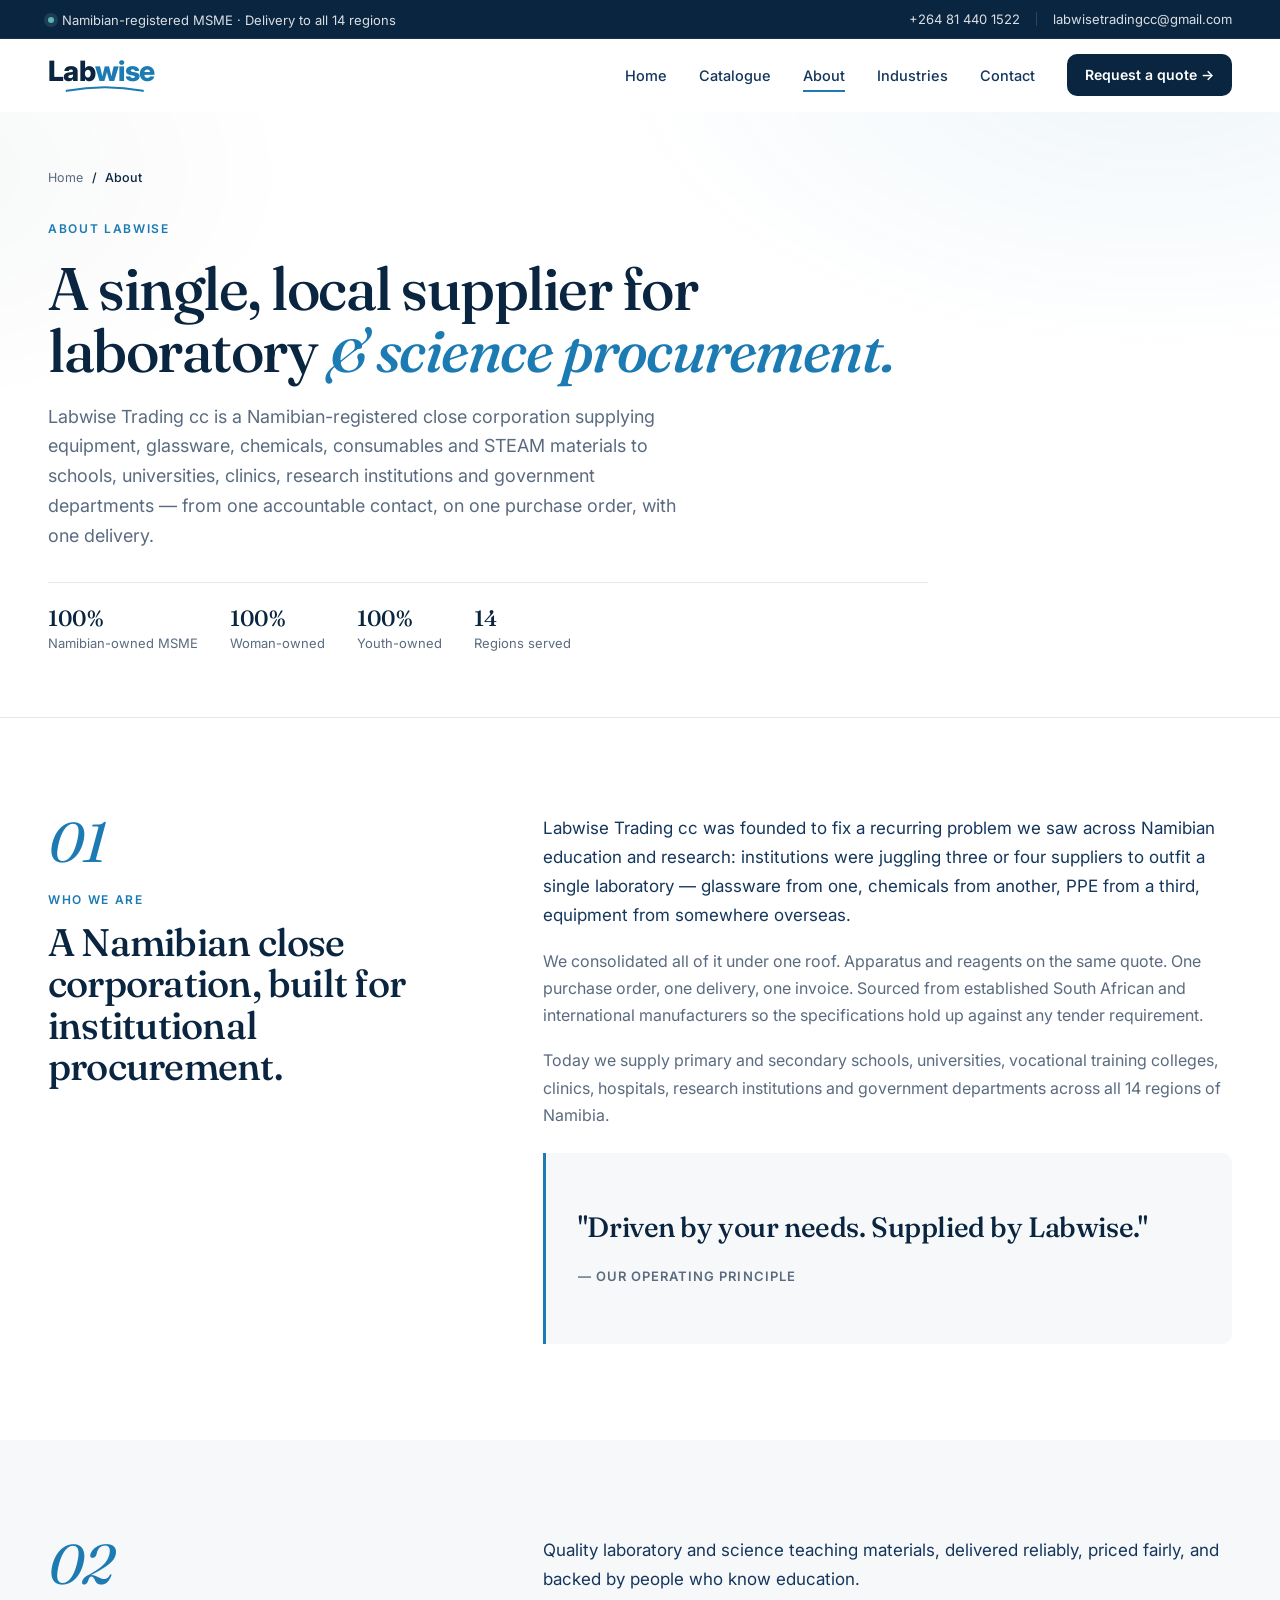
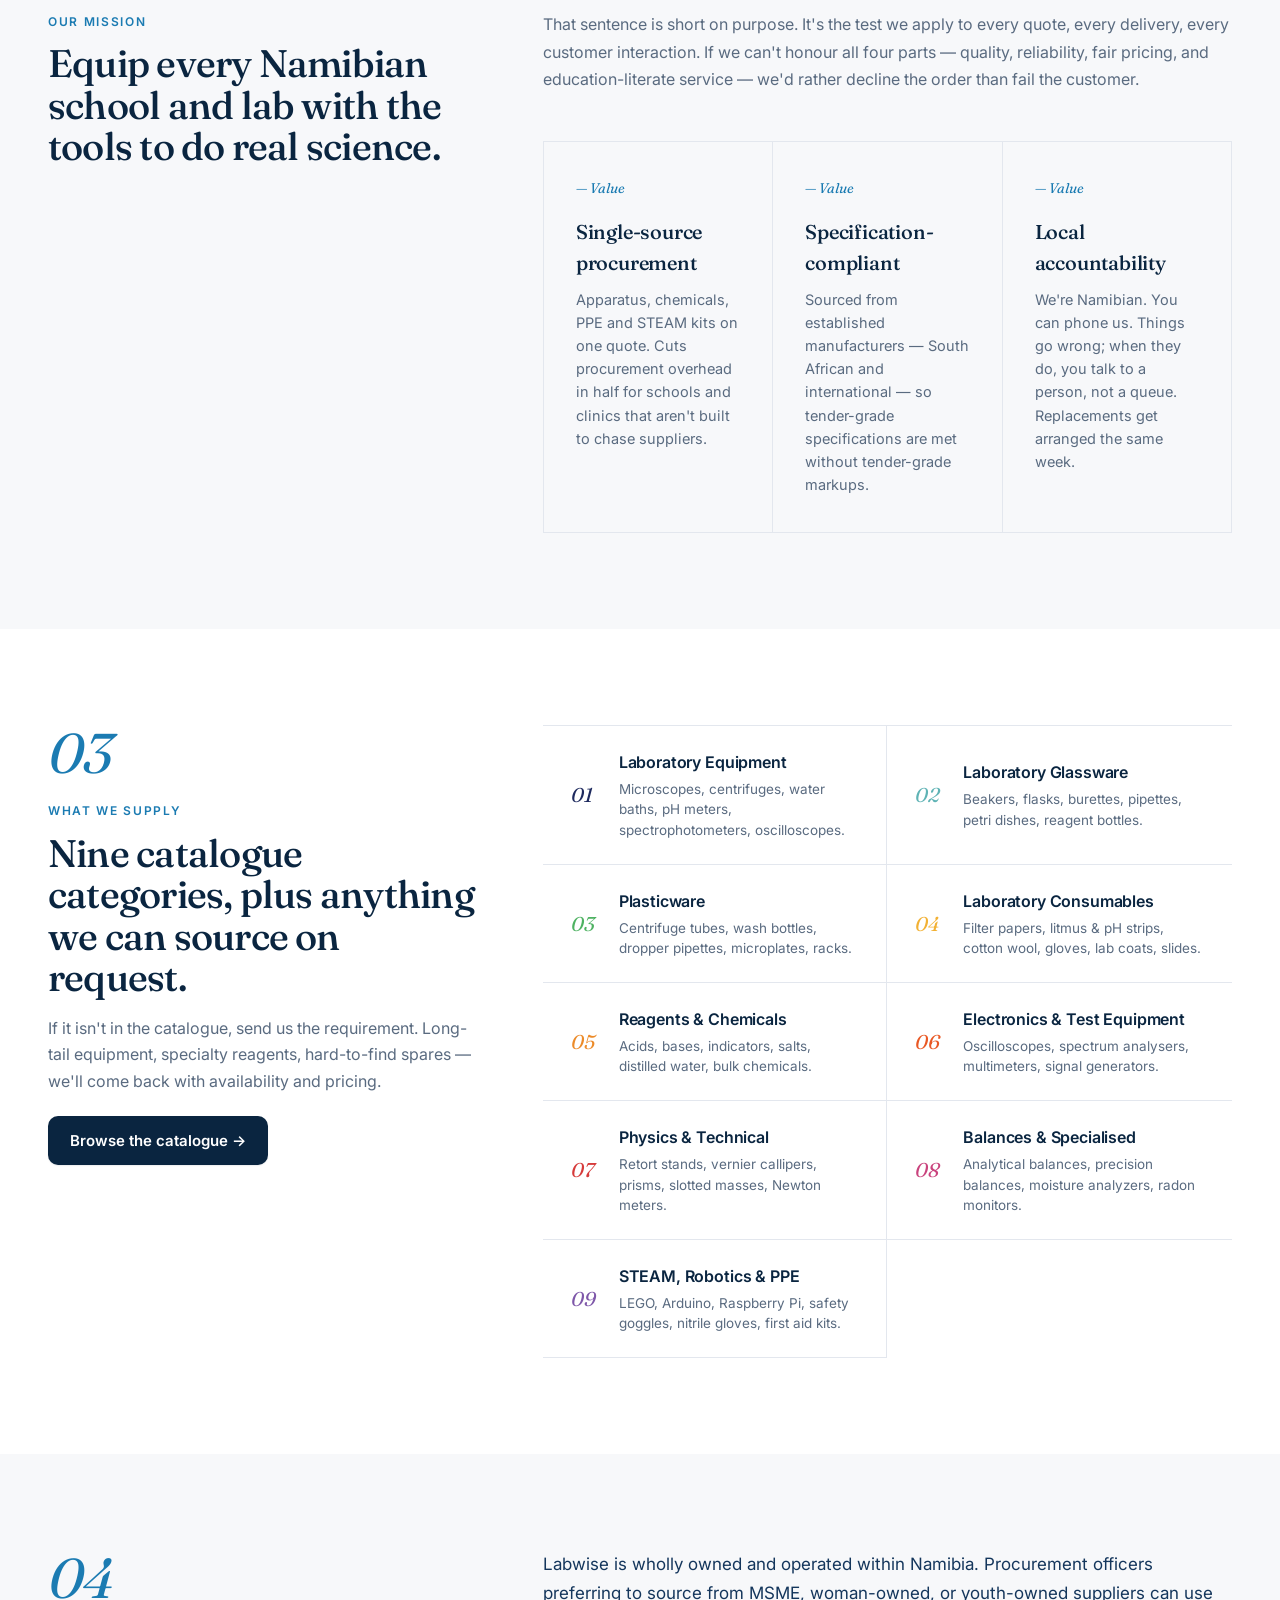
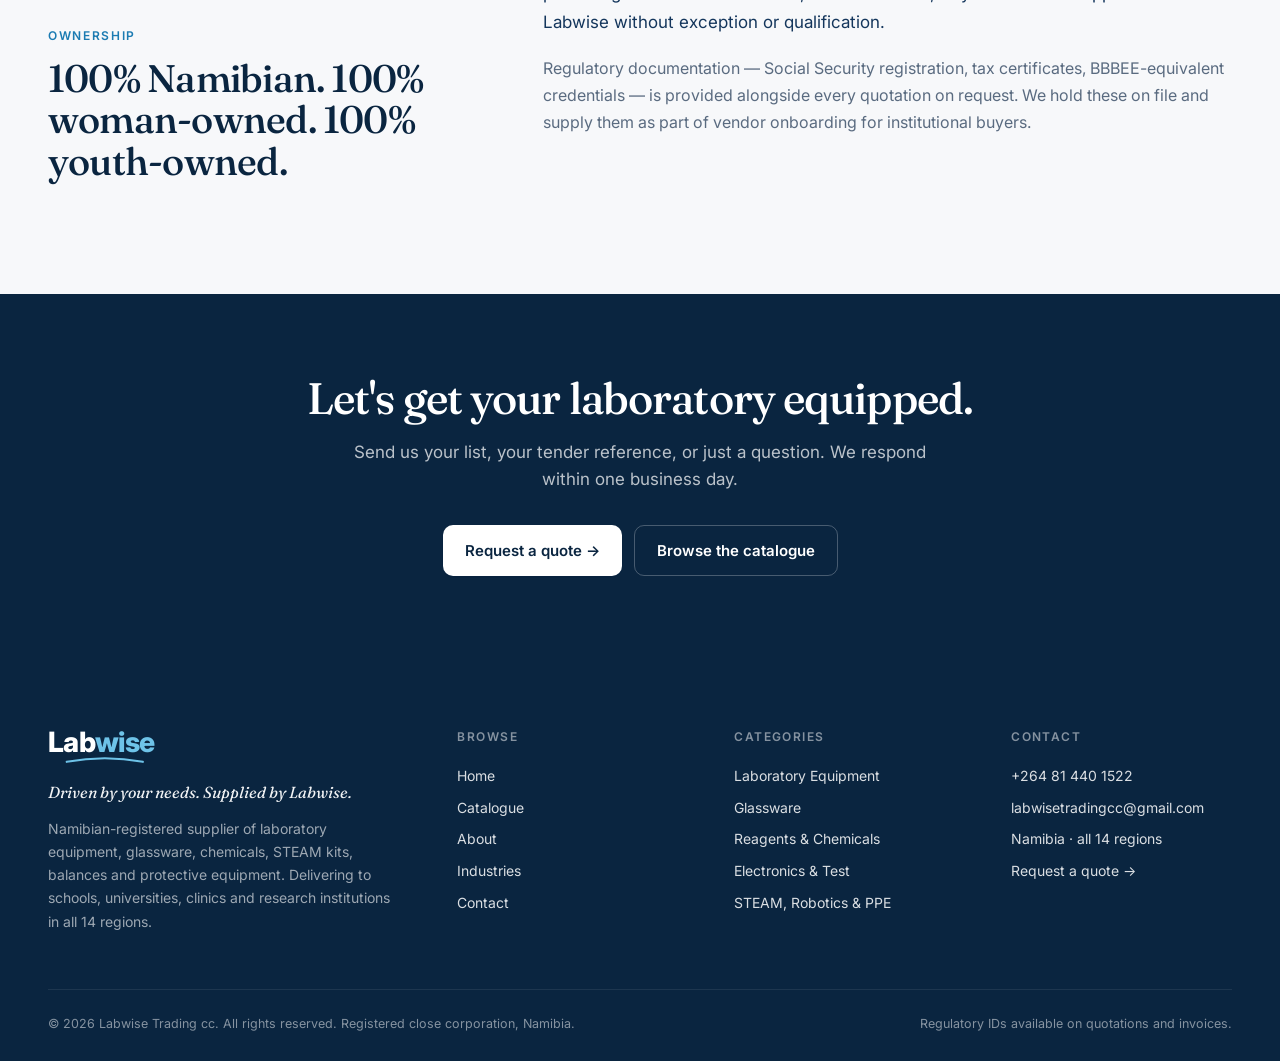
==== about.html @ ad45ee65 "Redesign site: multi-page architecture, editorial visual system, dynamic catalogue Site-wide - Refin" ====
<!DOCTYPE html>
<html lang="en">
<head>
    <meta charset="UTF-8">
    <meta name="viewport" content="width=device-width, initial-scale=1.0">
    <meta name="description" content="About Labwise Trading cc — a Namibian-registered, 100% woman- and youth-owned supplier of laboratory equipment, glassware, chemicals, STEAM kits and protective equipment to schools, universities, clinics and research institutions across all 14 regions.">
    <meta name="robots" content="index, follow">
    <meta name="theme-color" content="#0a2540">

    <meta property="og:type" content="website">
    <meta property="og:url" content="https://www.labwise-namibia.com/about.html">
    <meta property="og:title" content="About Labwise — Namibian Laboratory & Science Supplier">
    <meta property="og:description" content="Single-source supplier. Local presence. Delivery to all 14 regions. Driven by your needs.">

    <link rel="canonical" href="https://www.labwise-namibia.com/about.html">

    <title>About — Labwise Trading cc</title>
    <link rel="stylesheet" href="styles.css">
    <link rel="preconnect" href="https://fonts.googleapis.com">
    <link rel="preconnect" href="https://fonts.gstatic.com" crossorigin>
    <link href="https://fonts.googleapis.com/css2?family=Inter:wght@300;400;500;600;700;800&family=Fraunces:opsz,wght@9..144,400;9..144,500;9..144,600&display=swap" rel="stylesheet">
</head>
<body class="page-about">

    <!-- Utility bar -->
    <div class="utility-bar">
        <div class="container utility-inner">
            <div class="utility-left">
                <span class="util-item"><span class="util-dot"></span>Namibian-registered MSME · Delivery to all 14 regions</span>
            </div>
            <div class="utility-right">
                <a href="tel:+264814401522" class="util-item">+264 81 440 1522</a>
                <span class="util-divider"></span>
                <a href="mailto:labwisetradingcc@gmail.com" class="util-item">labwisetradingcc@gmail.com</a>
            </div>
        </div>
    </div>

    <!-- Nav -->
    <nav class="navbar" id="navbar">
        <div class="container nav-wrapper">
            <a href="index.html" class="logo" aria-label="Labwise — Home">
                <span class="logo-lab">Lab</span><span class="logo-wise">wise</span>
                <svg class="logo-curve" viewBox="0 0 90 8" aria-hidden="true">
                    <path d="M2 6 Q 45 -2 88 6" fill="none" stroke="currentColor" stroke-width="2.5" stroke-linecap="round"/>
                </svg>
            </a>

            <button class="mobile-menu-toggle" id="mobileMenuToggle" aria-label="Toggle menu" aria-expanded="false">
                <span></span><span></span><span></span>
            </button>

            <ul class="nav-menu" id="navMenu">
                <li><a href="index.html" class="nav-link">Home</a></li>
                <li><a href="catalogue.html" class="nav-link">Catalogue</a></li>
                <li><a href="about.html" class="nav-link active">About</a></li>
                <li><a href="industries.html" class="nav-link">Industries</a></li>
                <li><a href="contact.html" class="nav-link">Contact</a></li>
                <li><a href="contact.html#quote" class="btn-primary-nav">Request a quote →</a></li>
            </ul>
        </div>
    </nav>

    <!-- Page hero -->
    <header class="page-hero">
        <div class="container">
            <nav class="breadcrumb" aria-label="Breadcrumb">
                <a href="index.html">Home</a><span class="breadcrumb-sep">/</span><span>About</span>
            </nav>
            <div class="page-hero-inner">
                <span class="eyebrow">About Labwise</span>
                <h1 class="page-hero-title">A single, local supplier for laboratory <em>&amp; science procurement.</em></h1>
                <p class="page-hero-lede">
                    Labwise Trading cc is a Namibian-registered close corporation supplying equipment, glassware, chemicals, consumables and STEAM materials to schools, universities, clinics, research institutions and government departments — from one accountable contact, on one purchase order, with one delivery.
                </p>
                <div class="page-hero-meta">
                    <div class="page-hero-meta-item">
                        <strong>100%</strong>
                        <span>Namibian-owned MSME</span>
                    </div>
                    <div class="page-hero-meta-item">
                        <strong>100%</strong>
                        <span>Woman-owned</span>
                    </div>
                    <div class="page-hero-meta-item">
                        <strong>100%</strong>
                        <span>Youth-owned</span>
                    </div>
                    <div class="page-hero-meta-item">
                        <strong>14</strong>
                        <span>Regions served</span>
                    </div>
                </div>
            </div>
        </div>
    </header>

    <!-- Section 01 — Who We Are -->
    <section class="numbered-section">
        <div class="container">
            <aside class="numbered-aside">
                <div class="numbered-prefix">01</div>
                <span class="section-eyebrow">Who we are</span>
                <h2>A Namibian close corporation, built for institutional procurement.</h2>
            </aside>
            <div>
                <p style="font-size:1.0625rem; line-height:1.7; color:var(--ink-2); margin-bottom:18px;">
                    Labwise Trading cc was founded to fix a recurring problem we saw across Namibian education and research: institutions were juggling three or four suppliers to outfit a single laboratory — glassware from one, chemicals from another, PPE from a third, equipment from somewhere overseas.
                </p>
                <p style="color:var(--muted); line-height:1.7; margin-bottom:18px;">
                    We consolidated all of it under one roof. Apparatus and reagents on the same quote. One purchase order, one delivery, one invoice. Sourced from established South African and international manufacturers so the specifications hold up against any tender requirement.
                </p>
                <p style="color:var(--muted); line-height:1.7; margin-bottom:24px;">
                    Today we supply primary and secondary schools, universities, vocational training colleges, clinics, hospitals, research institutions and government departments across all 14 regions of Namibia.
                </p>

                <figure class="pullquote">
                    <q>Driven by your needs. Supplied by Labwise.</q>
                    <cite>— Our operating principle</cite>
                </figure>
            </div>
        </div>
    </section>

    <!-- Section 02 — Mission -->
    <section class="numbered-section numbered-section--alt">
        <div class="container">
            <aside class="numbered-aside">
                <div class="numbered-prefix">02</div>
                <span class="section-eyebrow">Our mission</span>
                <h2>Equip every Namibian school and lab with the tools to do real science.</h2>
            </aside>
            <div>
                <p style="font-size:1.0625rem; line-height:1.7; color:var(--ink-2); margin-bottom:18px;">
                    Quality laboratory and science teaching materials, delivered reliably, priced fairly, and backed by people who know education.
                </p>
                <p style="color:var(--muted); line-height:1.7; margin-bottom:24px;">
                    That sentence is short on purpose. It's the test we apply to every quote, every delivery, every customer interaction. If we can't honour all four parts — quality, reliability, fair pricing, and education-literate service — we'd rather decline the order than fail the customer.
                </p>

                <div class="values-grid">
                    <div class="value-item">
                        <span class="value-num">— Value</span>
                        <h4>Single-source procurement</h4>
                        <p>Apparatus, chemicals, PPE and STEAM kits on one quote. Cuts procurement overhead in half for schools and clinics that aren't built to chase suppliers.</p>
                    </div>
                    <div class="value-item">
                        <span class="value-num">— Value</span>
                        <h4>Specification-compliant</h4>
                        <p>Sourced from established manufacturers — South African and international — so tender-grade specifications are met without tender-grade markups.</p>
                    </div>
                    <div class="value-item">
                        <span class="value-num">— Value</span>
                        <h4>Local accountability</h4>
                        <p>We're Namibian. You can phone us. Things go wrong; when they do, you talk to a person, not a queue. Replacements get arranged the same week.</p>
                    </div>
                </div>
            </div>
        </div>
    </section>

    <!-- Section 03 — What we supply -->
    <section class="numbered-section">
        <div class="container">
            <aside class="numbered-aside">
                <div class="numbered-prefix">03</div>
                <span class="section-eyebrow">What we supply</span>
                <h2>Nine catalogue categories, plus anything we can source on request.</h2>
                <p>If it isn't in the catalogue, send us the requirement. Long-tail equipment, specialty reagents, hard-to-find spares — we'll come back with availability and pricing.</p>
                <a href="catalogue.html" class="btn-primary" style="margin-top:8px;">Browse the catalogue →</a>
            </aside>
            <div>
                <ol class="supply-list">
                    <li class="supply-item" style="--cat: #1e2a5e;">
                        <span class="supply-num">01</span>
                        <div class="supply-content">
                            <h4>Laboratory Equipment</h4>
                            <p>Microscopes, centrifuges, water baths, pH meters, spectrophotometers, oscilloscopes.</p>
                        </div>
                    </li>
                    <li class="supply-item" style="--cat: #5fb3b5;">
                        <span class="supply-num">02</span>
                        <div class="supply-content">
                            <h4>Laboratory Glassware</h4>
                            <p>Beakers, flasks, burettes, pipettes, petri dishes, reagent bottles.</p>
                        </div>
                    </li>
                    <li class="supply-item" style="--cat: #4eb262;">
                        <span class="supply-num">03</span>
                        <div class="supply-content">
                            <h4>Plasticware</h4>
                            <p>Centrifuge tubes, wash bottles, dropper pipettes, microplates, racks.</p>
                        </div>
                    </li>
                    <li class="supply-item" style="--cat: #f2b134;">
                        <span class="supply-num">04</span>
                        <div class="supply-content">
                            <h4>Laboratory Consumables</h4>
                            <p>Filter papers, litmus &amp; pH strips, cotton wool, gloves, lab coats, slides.</p>
                        </div>
                    </li>
                    <li class="supply-item" style="--cat: #ec8b29;">
                        <span class="supply-num">05</span>
                        <div class="supply-content">
                            <h4>Reagents &amp; Chemicals</h4>
                            <p>Acids, bases, indicators, salts, distilled water, bulk chemicals.</p>
                        </div>
                    </li>
                    <li class="supply-item" style="--cat: #e95824;">
                        <span class="supply-num">06</span>
                        <div class="supply-content">
                            <h4>Electronics &amp; Test Equipment</h4>
                            <p>Oscilloscopes, spectrum analysers, multimeters, signal generators.</p>
                        </div>
                    </li>
                    <li class="supply-item" style="--cat: #d63b3b;">
                        <span class="supply-num">07</span>
                        <div class="supply-content">
                            <h4>Physics &amp; Technical</h4>
                            <p>Retort stands, vernier callipers, prisms, slotted masses, Newton meters.</p>
                        </div>
                    </li>
                    <li class="supply-item" style="--cat: #c9437d;">
                        <span class="supply-num">08</span>
                        <div class="supply-content">
                            <h4>Balances &amp; Specialised</h4>
                            <p>Analytical balances, precision balances, moisture analyzers, radon monitors.</p>
                        </div>
                    </li>
                    <li class="supply-item" style="--cat: #7e57a9;">
                        <span class="supply-num">09</span>
                        <div class="supply-content">
                            <h4>STEAM, Robotics &amp; PPE</h4>
                            <p>LEGO, Arduino, Raspberry Pi, safety goggles, nitrile gloves, first aid kits.</p>
                        </div>
                    </li>
                </ol>
            </div>
        </div>
    </section>

    <!-- Section 04 — Ownership credentials -->
    <section class="numbered-section numbered-section--alt">
        <div class="container">
            <aside class="numbered-aside">
                <div class="numbered-prefix">04</div>
                <span class="section-eyebrow">Ownership</span>
                <h2>100% Namibian. 100% woman-owned. 100% youth-owned.</h2>
            </aside>
            <div>
                <p style="font-size:1.0625rem; line-height:1.7; color:var(--ink-2); margin-bottom:18px;">
                    Labwise is wholly owned and operated within Namibia. Procurement officers preferring to source from MSME, woman-owned, or youth-owned suppliers can use Labwise without exception or qualification.
                </p>
                <p style="color:var(--muted); line-height:1.7; margin-bottom:0;">
                    Regulatory documentation — Social Security registration, tax certificates, BBBEE-equivalent credentials — is provided alongside every quotation on request. We hold these on file and supply them as part of vendor onboarding for institutional buyers.
                </p>
            </div>
        </div>
    </section>

    <!-- CTA band -->
    <section class="cta-band">
        <div class="container">
            <h2>Let's get your laboratory equipped.</h2>
            <p>Send us your list, your tender reference, or just a question. We respond within one business day.</p>
            <div class="cta-band-actions">
                <a href="contact.html#quote" class="btn-primary">Request a quote →</a>
                <a href="catalogue.html" class="btn-ghost">Browse the catalogue</a>
            </div>
        </div>
    </section>

    <!-- Footer -->
    <footer class="footer">
        <div class="container">
            <div class="footer-top">
                <div class="footer-brand">
                    <a href="index.html" class="logo logo--footer" aria-label="Labwise — Home">
                        <span class="logo-lab">Lab</span><span class="logo-wise">wise</span>
                        <svg class="logo-curve" viewBox="0 0 90 8" aria-hidden="true">
                            <path d="M2 6 Q 45 -2 88 6" fill="none" stroke="currentColor" stroke-width="2.5" stroke-linecap="round"/>
                        </svg>
                    </a>
                    <p class="footer-tag">Driven by your needs. Supplied by Labwise.</p>
                    <p class="footer-desc">Namibian-registered supplier of laboratory equipment, glassware, chemicals, STEAM kits, balances and protective equipment. Delivering to schools, universities, clinics and research institutions in all 14 regions.</p>
                </div>

                <div class="footer-col">
                    <h5>Browse</h5>
                    <ul>
                        <li><a href="index.html">Home</a></li>
                        <li><a href="catalogue.html">Catalogue</a></li>
                        <li><a href="about.html">About</a></li>
                        <li><a href="industries.html">Industries</a></li>
                        <li><a href="contact.html">Contact</a></li>
                    </ul>
                </div>

                <div class="footer-col">
                    <h5>Categories</h5>
                    <ul>
                        <li><a href="catalogue.html">Laboratory Equipment</a></li>
                        <li><a href="catalogue.html">Glassware</a></li>
                        <li><a href="catalogue.html">Reagents &amp; Chemicals</a></li>
                        <li><a href="catalogue.html">Electronics &amp; Test</a></li>
                        <li><a href="catalogue.html">STEAM, Robotics &amp; PPE</a></li>
                    </ul>
                </div>

                <div class="footer-col">
                    <h5>Contact</h5>
                    <ul>
                        <li><a href="tel:+264814401522">+264 81 440 1522</a></li>
                        <li><a href="mailto:labwisetradingcc@gmail.com">labwisetradingcc@gmail.com</a></li>
                        <li>Namibia · all 14 regions</li>
                        <li><a href="contact.html#quote">Request a quote →</a></li>
                    </ul>
                </div>
            </div>

            <div class="footer-bottom">
                <div>© <span id="footerYear">2026</span> Labwise Trading cc. All rights reserved. Registered close corporation, Namibia.</div>
                <div class="footer-meta">Regulatory IDs available on quotations and invoices.</div>
            </div>
        </div>
    </footer>

    <button class="scroll-to-top" id="scrollToTop" aria-label="Scroll to top">
        <svg viewBox="0 0 24 24" aria-hidden="true"><path d="M6 14l6-6 6 6" fill="none" stroke="currentColor" stroke-width="2.5" stroke-linecap="round" stroke-linejoin="round"/></svg>
    </button>

    <script src="script.js"></script>
</body>
</html>
---- styles.css ----
/* ==========================================================================
   Labwise — design system
   ========================================================================== */

:root {
    /* Brand */
    --ink:        #0a2540;   /* deep navy ink */
    --ink-2:      #14365c;
    --paper:      #ffffff;
    --paper-2:    #f7f8fa;
    --paper-3:    #eef1f5;
    --rule:       #e3e7ee;
    --rule-soft:  #ecf0f5;
    --muted:      #5a6b80;
    --muted-2:    #8a97aa;

    --brand:      #1b7bb2;   /* the "wise" blue */
    --brand-dk:   #0f5a85;
    --brand-tint: #e8f2f8;

    --accent:     #f2b134;

    /* System */
    --radius-sm:  6px;
    --radius:     10px;
    --radius-lg:  16px;
    --radius-xl:  20px;

    --shadow-sm:  0 1px 2px rgba(10,37,64,0.05), 0 1px 1px rgba(10,37,64,0.04);
    --shadow:     0 4px 14px rgba(10,37,64,0.06), 0 1px 2px rgba(10,37,64,0.04);
    --shadow-lg:  0 24px 60px -20px rgba(10,37,64,0.18), 0 8px 20px -10px rgba(10,37,64,0.08);

    --ease:       cubic-bezier(.2,.7,.2,1);

    /* Type */
    --sans:   'Inter', -apple-system, BlinkMacSystemFont, 'Segoe UI', Roboto, sans-serif;
    --serif:  'Fraunces', Georgia, 'Times New Roman', serif;
}

/* Reset */
*, *::before, *::after { box-sizing: border-box; margin: 0; padding: 0; }
html { scroll-behavior: smooth; -webkit-text-size-adjust: 100%; }
body {
    font-family: var(--sans);
    color: var(--ink);
    background: var(--paper);
    line-height: 1.55;
    font-weight: 400;
    -webkit-font-smoothing: antialiased;
    -moz-osx-font-smoothing: grayscale;
    overflow-x: hidden;
}
img, svg { max-width: 100%; display: block; }
ul { list-style: none; }
a { color: inherit; text-decoration: none; transition: color .2s var(--ease); }
button { font: inherit; cursor: pointer; border: none; background: none; color: inherit; }
::selection { background: var(--ink); color: var(--paper); }

/* Layout */
.container {
    width: 100%;
    max-width: 1240px;
    margin: 0 auto;
    padding: 0 28px;
}

/* ==========================================================================
   Typography system
   ========================================================================== */

.eyebrow,
.section-eyebrow {
    display: inline-block;
    font-size: 12px;
    font-weight: 600;
    letter-spacing: 0.14em;
    text-transform: uppercase;
    color: var(--brand);
    margin-bottom: 18px;
}

.section-head {
    max-width: 760px;
    margin: 0 auto 64px;
    text-align: center;
}
.section-head--light .section-title,
.section-head--light .section-lede { color: var(--paper); }
.section-head--light .section-eyebrow { color: var(--accent); }

.section-title {
    font-family: var(--serif);
    font-weight: 500;
    font-size: clamp(2rem, 1.4rem + 2.6vw, 3.25rem);
    line-height: 1.08;
    letter-spacing: -0.02em;
    color: var(--ink);
}
.section-title em {
    font-style: italic;
    color: var(--brand);
    font-weight: 500;
}
.section-lede {
    margin-top: 18px;
    font-size: 1.0625rem;
    color: var(--muted);
    line-height: 1.65;
}

h3, h4, h5 {
    font-weight: 600;
    color: var(--ink);
    letter-spacing: -0.01em;
}

/* ==========================================================================
   Buttons
   ========================================================================== */

.btn-primary,
.btn-ghost,
.btn-primary-nav {
    display: inline-flex;
    align-items: center;
    justify-content: center;
    gap: 8px;
    padding: 13px 22px;
    font-size: 15px;
    font-weight: 600;
    border-radius: var(--radius);
    transition: transform .2s var(--ease), background .2s var(--ease), color .2s var(--ease), box-shadow .2s var(--ease);
    white-space: nowrap;
}
.btn-primary {
    background: var(--ink);
    color: var(--paper);
    box-shadow: var(--shadow-sm);
}
.btn-primary:hover {
    background: var(--brand);
    transform: translateY(-1px);
    box-shadow: var(--shadow);
}
.btn-ghost {
    background: transparent;
    color: var(--ink);
    border: 1px solid var(--rule);
}
.btn-ghost:hover {
    border-color: var(--ink);
    background: var(--paper-2);
}
.btn-primary-nav {
    background: var(--ink);
    color: var(--paper);
    padding: 10px 18px;
    font-size: 14px;
}
.btn-primary-nav:hover {
    background: var(--brand);
}
.btn-full { width: 100%; }

/* ==========================================================================
   Utility bar
   ========================================================================== */

.utility-bar {
    background: var(--ink);
    color: rgba(255,255,255,.85);
    font-size: 13px;
    border-bottom: 1px solid rgba(255,255,255,.06);
}
.utility-inner {
    display: flex;
    align-items: center;
    justify-content: space-between;
    height: 38px;
    gap: 16px;
    flex-wrap: wrap;
}
.utility-right { display: flex; align-items: center; gap: 16px; flex-wrap: wrap; }
.util-item {
    display: inline-flex;
    align-items: center;
    gap: 8px;
    transition: color .2s var(--ease);
}
.util-item:hover { color: var(--paper); }
.util-dot {
    width: 6px; height: 6px;
    border-radius: 50%;
    background: #5fb3b5;
    box-shadow: 0 0 0 4px rgba(95,179,181,.18);
}
.util-divider {
    width: 1px;
    height: 14px;
    background: rgba(255,255,255,.15);
}

/* ==========================================================================
   Logo wordmark
   ========================================================================== */

.logo {
    display: inline-flex;
    align-items: flex-end;
    font-family: var(--sans);
    font-weight: 800;
    font-size: 28px;
    letter-spacing: -0.025em;
    line-height: 1;
    position: relative;
    padding-bottom: 8px;
}
.logo-lab  { color: var(--ink); }
.logo-wise { color: var(--brand); }
.logo-curve {
    position: absolute;
    bottom: 0;
    left: 16%;
    width: 75%;
    height: 8px;
    color: var(--brand);
}
.logo--footer .logo-lab { color: var(--paper); }
.logo--footer .logo-wise { color: #6ec3e8; }
.logo--footer .logo-curve { color: #6ec3e8; }

/* ==========================================================================
   Navbar
   ========================================================================== */

.navbar {
    position: sticky;
    top: 0;
    z-index: 100;
    background: rgba(255,255,255,.96);
    backdrop-filter: saturate(180%) blur(12px);
    -webkit-backdrop-filter: saturate(180%) blur(12px);
    border-bottom: 1px solid transparent;
    transition: border-color .2s var(--ease), box-shadow .2s var(--ease);
}
.navbar.scrolled {
    border-bottom-color: var(--rule);
    box-shadow: 0 4px 20px -10px rgba(10,37,64,.1);
}
.nav-wrapper {
    display: flex;
    align-items: center;
    justify-content: space-between;
    height: 72px;
}
.nav-menu {
    display: flex;
    align-items: center;
    gap: 32px;
}
.nav-link {
    font-size: 14.5px;
    font-weight: 500;
    color: var(--ink-2);
    position: relative;
    padding: 4px 0;
}
.nav-link::after {
    content: '';
    position: absolute;
    left: 0; right: 0;
    bottom: -4px;
    height: 2px;
    background: var(--brand);
    transform: scaleX(0);
    transform-origin: left;
    transition: transform .25s var(--ease);
}
.nav-link:hover { color: var(--ink); }
.nav-link:hover::after,
.nav-link.active::after { transform: scaleX(1); }

.mobile-menu-toggle {
    display: none;
    flex-direction: column;
    gap: 5px;
    padding: 8px;
}
.mobile-menu-toggle span {
    width: 24px;
    height: 2px;
    background: var(--ink);
    border-radius: 2px;
    transition: transform .25s var(--ease), opacity .2s var(--ease);
}

/* ==========================================================================
   Hero
   ========================================================================== */

.hero {
    background:
        radial-gradient(900px 500px at 90% -10%, rgba(27,123,178,.08), transparent 60%),
        radial-gradient(700px 400px at -10% 10%, rgba(10,37,64,.04), transparent 60%),
        var(--paper);
    padding: 80px 0 24px;
    position: relative;
    overflow: hidden;
}
.hero-grid {
    display: grid;
    grid-template-columns: 1.15fr 1fr;
    gap: 72px;
    align-items: start;
}
.hero-copy { padding-top: 20px; }
.hero-copy .eyebrow { color: var(--brand); }

.hero-title {
    font-family: var(--serif);
    font-weight: 500;
    font-size: clamp(2.25rem, 1.4rem + 3.2vw, 4rem);
    line-height: 1.04;
    letter-spacing: -0.025em;
    color: var(--ink);
    margin-bottom: 24px;
}
.hero-title em {
    font-style: italic;
    color: var(--brand);
    font-weight: 500;
}

.hero-lede {
    font-size: 1.0625rem;
    line-height: 1.7;
    color: var(--muted);
    max-width: 560px;
    margin-bottom: 28px;
}

.hero-checks {
    display: grid;
    gap: 10px;
    margin-bottom: 36px;
}
.hero-checks li {
    display: flex;
    align-items: center;
    gap: 12px;
    font-size: 14.5px;
    color: var(--ink-2);
    font-weight: 500;
}
.hero-checks li svg {
    width: 18px; height: 18px;
    color: var(--brand);
    background: var(--brand-tint);
    border-radius: 50%;
    padding: 3px;
    flex-shrink: 0;
}

.hero-ctas {
    display: flex;
    gap: 12px;
    flex-wrap: wrap;
    margin-bottom: 48px;
}

.hero-tag {
    font-family: var(--serif);
    font-style: italic;
    font-size: 1.05rem;
    color: var(--ink);
    font-weight: 500;
    padding-left: 14px;
    border-left: 2px solid var(--brand);
}
.hero-tag span { color: var(--brand); }

/* Quick quote card */
.hero-quote { position: relative; }
.quick-quote-card {
    background: var(--paper);
    border: 1px solid var(--rule);
    border-radius: var(--radius-lg);
    padding: 28px;
    box-shadow: var(--shadow-lg);
    position: relative;
}
.quick-quote-card::before {
    content: '';
    position: absolute;
    inset: -1px;
    border-radius: inherit;
    padding: 1px;
    background: linear-gradient(135deg, rgba(27,123,178,.4), transparent 50%);
    -webkit-mask: linear-gradient(#000 0 0) content-box, linear-gradient(#000 0 0);
            mask: linear-gradient(#000 0 0) content-box, linear-gradient(#000 0 0);
    -webkit-mask-composite: xor;
            mask-composite: exclude;
    pointer-events: none;
}
.qq-header { margin-bottom: 22px; }
.qq-badge {
    display: inline-flex;
    align-items: center;
    gap: 6px;
    padding: 4px 10px;
    background: var(--brand-tint);
    color: var(--brand-dk);
    font-size: 11px;
    font-weight: 600;
    letter-spacing: .08em;
    text-transform: uppercase;
    border-radius: 999px;
    margin-bottom: 14px;
}
.qq-header h3 {
    font-family: var(--serif);
    font-weight: 500;
    font-size: 1.625rem;
    letter-spacing: -0.015em;
    margin-bottom: 6px;
}
.qq-header p { color: var(--muted); font-size: 14px; }

.quick-quote-form { display: grid; gap: 14px; }
.qq-row {
    display: grid;
    grid-template-columns: 1fr 1fr;
    gap: 14px;
}
.qq-field { display: flex; flex-direction: column; gap: 6px; }
.qq-field label {
    font-size: 12px;
    font-weight: 600;
    color: var(--ink-2);
    letter-spacing: .02em;
}
.qq-field input,
.qq-field textarea {
    font: inherit;
    width: 100%;
    padding: 11px 14px;
    border: 1px solid var(--rule);
    border-radius: var(--radius-sm);
    background: var(--paper);
    color: var(--ink);
    transition: border-color .2s var(--ease), box-shadow .2s var(--ease);
}
.qq-field input:focus,
.qq-field textarea:focus {
    outline: none;
    border-color: var(--brand);
    box-shadow: 0 0 0 3px rgba(27,123,178,.15);
}
.qq-field textarea { resize: vertical; min-height: 76px; }
.qq-fineprint {
    text-align: center;
    font-size: 12.5px;
    color: var(--muted);
    margin-top: 6px;
}
.qq-fineprint a { color: var(--brand); font-weight: 500; }
.qq-fineprint a:hover { color: var(--brand-dk); }

/* Hero stats */
.hero-stats {
    display: grid;
    grid-template-columns: repeat(4, 1fr);
    gap: 0;
    margin-top: 72px;
    border-top: 1px solid var(--rule);
    border-bottom: 1px solid var(--rule);
}
.stat {
    padding: 28px 24px;
    border-right: 1px solid var(--rule);
}
.stat:last-child { border-right: none; }
.stat-num {
    font-family: var(--serif);
    font-weight: 500;
    font-size: 2.25rem;
    line-height: 1;
    color: var(--ink);
    letter-spacing: -0.02em;
    margin-bottom: 6px;
}
.stat-num .pct { color: var(--brand); }
.stat-label {
    font-size: 13px;
    color: var(--muted);
    font-weight: 500;
}

/* ==========================================================================
   Sections (shared)
   ========================================================================== */

section { padding: 112px 0; }
.categories,
.about,
.catalogue-detail,
.industries,
.why,
.quote-section,
.contact-section { padding: 112px 0; }

/* ==========================================================================
   Categories — editorial list
   ========================================================================== */

.categories { background: var(--paper-2); }

/* Split section header used by the categories section */
.section-head--split {
    max-width: 100%;
    margin: 0 auto 56px;
    display: grid;
    grid-template-columns: 1fr 1fr;
    gap: 64px;
    text-align: left;
    align-items: end;
    padding-bottom: 32px;
    border-bottom: 1px solid var(--rule);
}
.section-head--split .section-title { margin-bottom: 0; }
.section-head--split .section-lede {
    margin-top: 0;
    margin-bottom: 20px;
    max-width: 480px;
}

/* 3-column grid of editorial cards */
.cat-rows {
    list-style: none;
    margin: 0;
    padding: 0;
    display: grid;
    grid-template-columns: repeat(3, 1fr);
    gap: 20px;
}
.cat-row {
    --cat: var(--brand);
    margin: 0;
    background: var(--paper);
    border: 1px solid var(--rule);
    border-radius: var(--radius-lg);
    overflow: hidden;
    transition: transform .25s var(--ease), border-color .25s var(--ease), box-shadow .25s var(--ease);
    position: relative;
}
.cat-row:hover {
    transform: translateY(-3px);
    border-color: color-mix(in srgb, var(--cat) 30%, var(--rule));
    box-shadow: var(--shadow-lg);
}

.cat-row-link {
    display: flex;
    flex-direction: column;
    padding: 28px 28px 24px;
    position: relative;
    color: inherit;
    height: 100%;
    gap: 18px;
}
.cat-row-link::before {
    content: '';
    position: absolute;
    left: 0;
    top: 0;
    bottom: 0;
    width: 3px;
    background: var(--cat);
}

.cat-row-num {
    font-family: var(--serif);
    font-style: italic;
    font-weight: 400;
    font-size: 1.875rem;
    color: var(--cat);
    line-height: 1;
    letter-spacing: -0.02em;
    margin: 0;
}

.cat-row-body {
    display: flex;
    flex-direction: column;
    gap: 16px;
    flex: 1;
}

.cat-row-title {
    font-family: var(--serif);
    font-weight: 500;
    font-size: 1.375rem;
    line-height: 1.15;
    color: var(--ink);
    letter-spacing: -0.015em;
    margin: 0;
    transition: color .25s var(--ease);
}
.cat-row:hover .cat-row-title { color: var(--cat); }

.cat-row-items {
    list-style: none;
    margin: 0;
    padding: 0;
    display: flex;
    flex-wrap: wrap;
    gap: 6px;
}
.cat-row-items li {
    font-size: 12.5px;
    color: var(--muted);
    padding: 4px 10px;
    background: var(--paper-2);
    border: 1px solid var(--rule-soft);
    border-radius: 999px;
    line-height: 1.3;
    transition: border-color .2s var(--ease), color .2s var(--ease), background .2s var(--ease);
}
.cat-row:hover .cat-row-items li {
    border-color: color-mix(in srgb, var(--cat) 25%, var(--rule));
    color: var(--ink-2);
    background: var(--paper);
}

.cat-row-meta {
    display: flex;
    align-items: center;
    justify-content: space-between;
    gap: 12px;
    padding-top: 16px;
    border-top: 1px solid var(--rule-soft);
    margin-top: auto;
}
.cat-row-count {
    font-size: 11.5px;
    font-weight: 600;
    text-transform: uppercase;
    letter-spacing: 0.08em;
    color: var(--muted);
}
.cat-row-cta {
    font-size: 13.5px;
    font-weight: 600;
    color: var(--ink);
    display: inline-flex;
    align-items: center;
    gap: 4px;
    transition: color .25s var(--ease), transform .25s var(--ease);
}
.cat-row:hover .cat-row-cta {
    color: var(--cat);
    transform: translateX(3px);
}

/* ==========================================================================
   About
   ========================================================================== */

.about { background: var(--paper); }
.about-grid {
    display: grid;
    grid-template-columns: 1fr 1.05fr;
    gap: 72px;
    align-items: center;
}
.about-media {
    position: relative;
}
.about-media img {
    width: 100%;
    border-radius: var(--radius-lg);
    aspect-ratio: 4 / 5;
    object-fit: cover;
}
.about-credentials {
    position: absolute;
    bottom: -32px;
    left: 50%;
    transform: translateX(-50%);
    display: grid;
    grid-template-columns: repeat(3, 1fr);
    background: var(--paper);
    border: 1px solid var(--rule);
    border-radius: var(--radius-lg);
    box-shadow: var(--shadow-lg);
    width: calc(100% - 32px);
}
.cred {
    padding: 18px 12px;
    text-align: center;
    border-right: 1px solid var(--rule);
}
.cred:last-child { border-right: none; }
.cred-num {
    font-family: var(--serif);
    font-weight: 500;
    font-size: 1.625rem;
    line-height: 1;
    color: var(--ink);
    letter-spacing: -0.02em;
    margin-bottom: 4px;
}
.cred-num span { color: var(--brand); }
.cred-label {
    font-size: 11.5px;
    color: var(--muted);
    font-weight: 500;
    letter-spacing: .01em;
}

.about-copy p {
    color: var(--muted);
    font-size: 1.0625rem;
    line-height: 1.7;
    margin-bottom: 18px;
}
.about-points {
    margin-top: 32px;
    display: grid;
    gap: 18px;
}
.about-point {
    padding: 18px 20px;
    border-left: 2px solid var(--brand);
    background: var(--paper-2);
    border-radius: 0 var(--radius-sm) var(--radius-sm) 0;
}
.about-point h4 {
    font-size: 1rem;
    font-weight: 600;
    margin-bottom: 4px;
}
.about-point p {
    font-size: 14.5px;
    color: var(--muted);
    margin: 0;
    line-height: 1.55;
}

/* ==========================================================================
   Catalogue detail
   ========================================================================== */

.catalogue-detail { background: var(--paper-2); }
.cat-detail-grid {
    display: grid;
    grid-template-columns: repeat(3, 1fr);
    gap: 20px;
}
.cat-detail {
    --cat: var(--brand);
    background: var(--paper);
    border: 1px solid var(--rule);
    border-radius: var(--radius-lg);
    padding: 28px 28px 24px;
    display: flex;
    flex-direction: column;
    scroll-margin-top: 100px;
}
.cat-detail header {
    display: flex;
    align-items: center;
    gap: 14px;
    padding-bottom: 18px;
    border-bottom: 1px solid var(--rule-soft);
    margin-bottom: 18px;
}
.cat-detail-bar {
    width: 6px;
    height: 28px;
    background: var(--cat);
    border-radius: 3px;
    flex-shrink: 0;
}
.cat-detail h3 {
    font-family: var(--serif);
    font-weight: 500;
    font-size: 1.375rem;
    letter-spacing: -0.015em;
    color: var(--ink);
}
.cat-detail-list {
    display: grid;
    gap: 9px;
    margin-bottom: 22px;
    flex-grow: 1;
}
.cat-detail-list li {
    font-size: 14px;
    color: var(--ink-2);
    line-height: 1.5;
    padding-left: 18px;
    position: relative;
}
.cat-detail-list li::before {
    content: '';
    position: absolute;
    left: 0;
    top: 9px;
    width: 6px;
    height: 6px;
    border-radius: 50%;
    background: var(--cat);
}
.cat-detail-cta {
    align-self: flex-start;
    font-size: 13.5px;
    font-weight: 600;
    color: var(--cat);
    padding-top: 4px;
    border-top: 1px solid var(--rule-soft);
    padding-top: 16px;
    width: 100%;
}
.cat-detail-cta:hover { opacity: 0.75; }

.catalogue-cta {
    margin-top: 56px;
    text-align: center;
    padding: 56px 32px;
    background: var(--ink);
    color: var(--paper);
    border-radius: var(--radius-xl);
    position: relative;
    overflow: hidden;
}
.catalogue-cta::before {
    content: '';
    position: absolute;
    inset: 0;
    background:
        radial-gradient(400px 200px at 20% 0%, rgba(27,123,178,.25), transparent 60%),
        radial-gradient(400px 200px at 80% 100%, rgba(242,177,52,.15), transparent 60%);
    pointer-events: none;
}
.catalogue-cta > * { position: relative; }
.catalogue-cta h3 {
    font-family: var(--serif);
    font-weight: 500;
    font-size: 1.75rem;
    color: var(--paper);
    margin-bottom: 8px;
    letter-spacing: -0.015em;
}
.catalogue-cta p {
    color: rgba(255,255,255,.75);
    font-size: 1rem;
    margin-bottom: 24px;
}
.catalogue-cta .btn-primary {
    background: var(--paper);
    color: var(--ink);
}
.catalogue-cta .btn-primary:hover {
    background: var(--accent);
    color: var(--ink);
}

/* ==========================================================================
   Industries
   ========================================================================== */

.industries { background: var(--paper); }
.ind-grid {
    display: grid;
    grid-template-columns: repeat(3, 1fr);
    gap: 0;
    border-top: 1px solid var(--rule);
    border-left: 1px solid var(--rule);
}
.ind-card {
    padding: 36px 32px;
    border-right: 1px solid var(--rule);
    border-bottom: 1px solid var(--rule);
    transition: background .2s var(--ease);
}
.ind-card:hover { background: var(--paper-2); }
.ind-num {
    font-family: var(--serif);
    font-style: italic;
    font-weight: 400;
    font-size: 14px;
    color: var(--brand);
    margin-bottom: 18px;
}
.ind-card h3 {
    font-family: var(--serif);
    font-weight: 500;
    font-size: 1.375rem;
    letter-spacing: -0.015em;
    margin-bottom: 10px;
    color: var(--ink);
}
.ind-card p {
    font-size: 14.5px;
    color: var(--muted);
    line-height: 1.6;
}

/* ==========================================================================
   Why
   ========================================================================== */

.why {
    background: var(--ink);
    color: var(--paper);
    position: relative;
    overflow: hidden;
}
.why::before {
    content: '';
    position: absolute;
    inset: 0;
    background:
        radial-gradient(600px 300px at 90% 0%, rgba(27,123,178,.18), transparent 60%),
        radial-gradient(500px 300px at 0% 100%, rgba(242,177,52,.08), transparent 60%);
    pointer-events: none;
}
.why .container { position: relative; }
.why-grid {
    display: grid;
    grid-template-columns: repeat(3, 1fr);
    gap: 0;
    border-top: 1px solid rgba(255,255,255,.1);
    border-left: 1px solid rgba(255,255,255,.1);
}
.why-item {
    padding: 36px 32px;
    border-right: 1px solid rgba(255,255,255,.1);
    border-bottom: 1px solid rgba(255,255,255,.1);
    transition: background .25s var(--ease);
}
.why-item:hover { background: rgba(255,255,255,.04); }
.why-item h4 {
    font-family: var(--serif);
    font-weight: 500;
    font-size: 1.25rem;
    color: var(--paper);
    margin-bottom: 10px;
    letter-spacing: -0.01em;
}
.why-item p {
    font-size: 14.5px;
    color: rgba(255,255,255,.7);
    line-height: 1.65;
}

/* ==========================================================================
   Quote section
   ========================================================================== */

.quote-section { background: var(--paper-2); }
.quote-grid {
    display: grid;
    grid-template-columns: 0.85fr 1.15fr;
    gap: 64px;
    align-items: start;
}
.quote-side .section-title { text-align: left; }
.quote-side .section-lede { color: var(--muted); margin-bottom: 32px; }

.quote-instructions {
    padding: 24px 26px;
    background: var(--paper);
    border: 1px solid var(--rule);
    border-radius: var(--radius);
    margin-bottom: 24px;
}
.quote-instructions h4 {
    font-size: 13px;
    font-weight: 600;
    text-transform: uppercase;
    letter-spacing: .08em;
    color: var(--ink-2);
    margin-bottom: 14px;
}
.quote-instructions ol {
    counter-reset: stepcount;
    padding: 0;
    list-style: none;
}
.quote-instructions li {
    counter-increment: stepcount;
    padding-left: 32px;
    position: relative;
    margin-bottom: 10px;
    font-size: 14.5px;
    color: var(--ink-2);
    line-height: 1.55;
}
.quote-instructions li::before {
    content: counter(stepcount);
    position: absolute;
    left: 0;
    top: 0;
    width: 22px;
    height: 22px;
    border-radius: 50%;
    background: var(--brand);
    color: var(--paper);
    font-size: 12px;
    font-weight: 700;
    display: grid;
    place-items: center;
}

.quote-direct {
    display: grid;
    gap: 10px;
}
.quote-direct h4 {
    font-size: 13px;
    font-weight: 600;
    text-transform: uppercase;
    letter-spacing: .08em;
    color: var(--ink-2);
    margin-bottom: 8px;
}
.quote-direct-item {
    display: flex;
    flex-direction: column;
    padding: 16px 20px;
    background: var(--paper);
    border: 1px solid var(--rule);
    border-radius: var(--radius);
    transition: border-color .2s var(--ease), transform .2s var(--ease);
}
.quote-direct-item:hover {
    border-color: var(--brand);
    transform: translateX(2px);
}
.qd-label {
    font-size: 12px;
    color: var(--muted);
    text-transform: uppercase;
    letter-spacing: .06em;
    font-weight: 600;
    margin-bottom: 2px;
}
.qd-value {
    font-size: 1rem;
    color: var(--ink);
    font-weight: 600;
}

/* Quote form */
.quote-form-wrap {
    background: var(--paper);
    border: 1px solid var(--rule);
    border-radius: var(--radius-lg);
    padding: 36px;
    box-shadow: var(--shadow);
}
.form-grid {
    display: grid;
    grid-template-columns: 1fr 1fr;
    gap: 16px;
}
.form-group {
    margin-bottom: 18px;
    display: flex;
    flex-direction: column;
    gap: 6px;
}
.form-group label {
    font-size: 13px;
    font-weight: 600;
    color: var(--ink-2);
    letter-spacing: .01em;
}
.form-group input,
.form-group select,
.form-group textarea {
    font: inherit;
    width: 100%;
    padding: 12px 14px;
    border: 1px solid var(--rule);
    border-radius: var(--radius-sm);
    background: var(--paper);
    color: var(--ink);
    transition: border-color .2s var(--ease), box-shadow .2s var(--ease);
}
.form-group input:focus,
.form-group select:focus,
.form-group textarea:focus {
    outline: none;
    border-color: var(--brand);
    box-shadow: 0 0 0 3px rgba(27,123,178,.15);
}
.form-group textarea { resize: vertical; min-height: 100px; }
.form-group select {
    appearance: none;
    background-image: url("data:image/svg+xml;utf8,<svg xmlns='http://www.w3.org/2000/svg' width='12' height='8' viewBox='0 0 12 8'><path d='M1 1l5 5 5-5' fill='none' stroke='%235a6b80' stroke-width='2' stroke-linecap='round'/></svg>");
    background-repeat: no-repeat;
    background-position: right 14px center;
    padding-right: 36px;
}

/* ==========================================================================
   Contact
   ========================================================================== */

.contact-section { background: var(--paper); }
.contact-grid {
    display: grid;
    grid-template-columns: repeat(4, 1fr);
    gap: 16px;
}
.contact-card {
    padding: 28px 24px;
    background: var(--paper);
    border: 1px solid var(--rule);
    border-radius: var(--radius-lg);
    transition: border-color .2s var(--ease), transform .2s var(--ease), box-shadow .2s var(--ease);
    display: flex;
    flex-direction: column;
    gap: 6px;
}
.contact-card:not(.contact-card--static):hover {
    border-color: var(--brand);
    transform: translateY(-2px);
    box-shadow: var(--shadow);
}
.contact-label {
    font-size: 12px;
    color: var(--muted);
    text-transform: uppercase;
    letter-spacing: .08em;
    font-weight: 600;
}
.contact-value {
    font-size: 1.0625rem;
    color: var(--ink);
    font-weight: 600;
    margin: 2px 0;
    word-break: break-word;
}
.contact-meta {
    font-size: 13px;
    color: var(--muted);
}

/* ==========================================================================
   Footer
   ========================================================================== */

.footer {
    background: var(--ink);
    color: rgba(255,255,255,.75);
    padding: 72px 0 28px;
}
.footer-top {
    display: grid;
    grid-template-columns: 1.6fr 1fr 1fr 1fr;
    gap: 56px;
    padding-bottom: 56px;
    border-bottom: 1px solid rgba(255,255,255,.08);
}
.footer-brand .logo { margin-bottom: 16px; padding-bottom: 8px; }
.footer-tag {
    font-family: var(--serif);
    font-style: italic;
    font-size: 1rem;
    color: rgba(255,255,255,.95);
    margin-bottom: 12px;
}
.footer-desc {
    font-size: 14px;
    color: rgba(255,255,255,.6);
    line-height: 1.65;
    max-width: 380px;
}
.footer-col h5 {
    font-size: 12px;
    text-transform: uppercase;
    letter-spacing: .12em;
    color: rgba(255,255,255,.5);
    margin-bottom: 18px;
    font-weight: 600;
}
.footer-col ul { display: grid; gap: 10px; }
.footer-col a {
    font-size: 14px;
    color: rgba(255,255,255,.85);
    transition: color .2s var(--ease);
}
.footer-col a:hover { color: var(--paper); }
.footer-col li {
    font-size: 14px;
    color: rgba(255,255,255,.85);
}
.footer-bottom {
    padding-top: 24px;
    display: flex;
    justify-content: space-between;
    gap: 16px;
    font-size: 12.5px;
    color: rgba(255,255,255,.5);
    flex-wrap: wrap;
}

/* ==========================================================================
   Scroll-to-top
   ========================================================================== */

.scroll-to-top {
    position: fixed;
    bottom: 28px;
    right: 28px;
    width: 44px;
    height: 44px;
    background: var(--ink);
    color: var(--paper);
    border-radius: 50%;
    display: grid;
    place-items: center;
    opacity: 0;
    visibility: hidden;
    transform: translateY(10px);
    transition: opacity .2s var(--ease), visibility .2s var(--ease), transform .2s var(--ease), background .2s var(--ease);
    box-shadow: var(--shadow-lg);
    z-index: 50;
}
.scroll-to-top svg { width: 18px; height: 18px; }
.scroll-to-top.visible { opacity: 1; visibility: visible; transform: translateY(0); }
.scroll-to-top:hover { background: var(--brand); }

/* ==========================================================================
   Form message
   ========================================================================== */

.form-message {
    padding: 12px 16px;
    margin-top: 16px;
    border-radius: var(--radius-sm);
    font-size: 14px;
    font-weight: 500;
}
.form-message-success {
    background: #e7f6ef;
    color: #0a6b3b;
    border: 1px solid #b9e2cc;
}
.form-message-error {
    background: #fdecec;
    color: #a31515;
    border: 1px solid #f5c2c2;
}
.error-message {
    color: #a31515;
    font-size: 12.5px;
    margin-top: 4px;
}
input.error, textarea.error, select.error {
    border-color: #a31515 !important;
}

/* ==========================================================================
   Scroll animations
   ========================================================================== */

.animate-on-scroll {
    opacity: 0;
    transform: translateY(16px);
    transition: opacity .6s var(--ease), transform .6s var(--ease);
}
.animate-on-scroll.animated {
    opacity: 1;
    transform: translateY(0);
}

@media (prefers-reduced-motion: reduce) {
    *, *::before, *::after {
        animation-duration: .01ms !important;
        transition-duration: .01ms !important;
    }
    .animate-on-scroll {
        opacity: 1;
        transform: none;
    }
}

/* ==========================================================================
   Responsive
   ========================================================================== */

@media (max-width: 1024px) {
    .hero-grid {
        grid-template-columns: 1fr;
        gap: 56px;
    }
    .hero-stats { grid-template-columns: repeat(2, 1fr); }
    .stat:nth-child(2) { border-right: none; }
    .stat:nth-child(1), .stat:nth-child(2) { border-bottom: 1px solid var(--rule); }

    .cat-detail-grid,
    .ind-grid,
    .why-grid { grid-template-columns: repeat(2, 1fr); }

    .section-head--split { grid-template-columns: 1fr; gap: 24px; }
    .cat-rows { grid-template-columns: repeat(2, 1fr); }

    .about-grid { grid-template-columns: 1fr; gap: 56px; }
    .about-media img { aspect-ratio: 16 / 11; }
    .about-credentials { position: static; transform: none; width: 100%; margin-top: 16px; }

    .quote-grid { grid-template-columns: 1fr; gap: 40px; }
    .contact-grid { grid-template-columns: repeat(2, 1fr); }

    .footer-top {
        grid-template-columns: 1fr 1fr;
        gap: 40px;
    }
}

@media (max-width: 768px) {
    section, .categories, .about, .catalogue-detail, .industries, .why, .quote-section, .contact-section {
        padding: 80px 0;
    }
    .container { padding: 0 20px; }

    .utility-bar { font-size: 12px; }
    .utility-inner { height: auto; padding: 8px 0; gap: 6px; }
    .utility-left { display: none; }
    .utility-right { width: 100%; justify-content: center; }

    .mobile-menu-toggle { display: flex; }
    .nav-menu {
        position: fixed;
        top: 72px;
        left: 0;
        right: 0;
        background: var(--paper);
        flex-direction: column;
        align-items: stretch;
        padding: 24px 28px 32px;
        gap: 8px;
        border-bottom: 1px solid var(--rule);
        box-shadow: var(--shadow-lg);
        max-height: 0;
        overflow: hidden;
        transition: max-height .3s var(--ease), padding .3s var(--ease);
    }
    .nav-menu.active {
        max-height: 80vh;
        padding: 24px 28px 32px;
    }
    .nav-menu li { width: 100%; }
    .nav-link {
        display: block;
        padding: 12px 0;
        border-bottom: 1px solid var(--rule-soft);
    }
    .nav-link::after { display: none; }
    .btn-primary-nav { width: 100%; margin-top: 8px; }
    .mobile-menu-toggle.active span:nth-child(1) { transform: translateY(7px) rotate(45deg); }
    .mobile-menu-toggle.active span:nth-child(2) { opacity: 0; }
    .mobile-menu-toggle.active span:nth-child(3) { transform: translateY(-7px) rotate(-45deg); }

    .hero { padding: 56px 0 16px; }
    .hero-stats { grid-template-columns: 1fr; }
    .stat { border-right: none; border-bottom: 1px solid var(--rule); }
    .stat:last-child { border-bottom: none; }

    .cat-detail-grid,
    .ind-grid,
    .why-grid,
    .contact-grid,
    .form-grid { grid-template-columns: 1fr; }

    .ind-card,
    .why-item { border-right: none; }

    .cat-rows { grid-template-columns: 1fr; gap: 16px; }
    .cat-row-link { padding: 24px 24px 20px; }

    .quote-form-wrap { padding: 24px; }
    .qq-row { grid-template-columns: 1fr; }

    .footer-top { grid-template-columns: 1fr; gap: 32px; padding-bottom: 40px; }
    .footer-bottom { flex-direction: column; align-items: flex-start; gap: 8px; }

    .scroll-to-top { bottom: 20px; right: 20px; }
}

@media (max-width: 480px) {
    .quick-quote-card { padding: 22px; }
    .catalogue-cta { padding: 40px 24px; }
}

/* ==========================================================================
   Print
   ========================================================================== */

@media print {
    .utility-bar,
    .navbar,
    .scroll-to-top,
    .hero-quote,
    .quote-form-wrap,
    .catalogue-cta { display: none; }
    section { padding: 32px 0; page-break-inside: avoid; }
    body { color: #000; background: #fff; }
}

/* ==========================================================================
   CATALOGUE PAGE
   ========================================================================== */

.page-catalogue { background: var(--paper-2); }

/* Header */
.cat-header {
    background:
        radial-gradient(900px 500px at 90% -10%, rgba(27,123,178,.08), transparent 60%),
        radial-gradient(700px 400px at -10% 10%, rgba(10,37,64,.04), transparent 60%),
        var(--paper);
    padding: 72px 0 56px;
    border-bottom: 1px solid var(--rule);
}
.cat-header-grid {
    display: grid;
    grid-template-columns: 1.2fr 1fr;
    gap: 64px;
    align-items: end;
}
.cat-header-title {
    font-family: var(--serif);
    font-weight: 500;
    font-size: clamp(2rem, 1.4rem + 2.8vw, 3.5rem);
    line-height: 1.04;
    letter-spacing: -0.025em;
    color: var(--ink);
    margin-bottom: 18px;
}
.cat-header-title em { font-style: italic; color: var(--brand); font-weight: 500; }
.cat-header-lede {
    font-size: 1.0625rem;
    line-height: 1.65;
    color: var(--muted);
    max-width: 540px;
    margin-bottom: 28px;
}
.cat-header-meta {
    display: flex;
    flex-wrap: wrap;
    gap: 28px;
    padding-top: 18px;
    border-top: 1px solid var(--rule);
}
.cat-header-meta li {
    font-size: 13.5px;
    color: var(--muted);
    display: flex;
    flex-direction: column;
    gap: 2px;
}
.cat-header-meta strong {
    font-family: var(--serif);
    font-weight: 500;
    font-size: 1.5rem;
    color: var(--ink);
    line-height: 1;
    letter-spacing: -0.015em;
}

/* Search */
.cat-search-label {
    display: block;
    font-size: 12px;
    font-weight: 600;
    text-transform: uppercase;
    letter-spacing: 0.08em;
    color: var(--brand);
    margin-bottom: 12px;
}
.cat-search-wrap {
    position: relative;
    display: flex;
    align-items: center;
}
.cat-search-icon {
    position: absolute;
    left: 18px;
    width: 18px;
    height: 18px;
    color: var(--muted);
    pointer-events: none;
}
#searchInput {
    font: inherit;
    width: 100%;
    padding: 16px 48px 16px 48px;
    background: var(--paper);
    border: 1px solid var(--rule);
    border-radius: var(--radius);
    font-size: 15px;
    color: var(--ink);
    transition: border-color .2s var(--ease), box-shadow .2s var(--ease);
    box-shadow: var(--shadow-sm);
}
#searchInput::placeholder { color: var(--muted-2); }
#searchInput:focus {
    outline: none;
    border-color: var(--brand);
    box-shadow: 0 0 0 3px rgba(27,123,178,.15);
}
.cat-search-clear {
    position: absolute;
    right: 12px;
    width: 28px;
    height: 28px;
    border-radius: 50%;
    background: var(--paper-3);
    color: var(--muted);
    font-size: 18px;
    display: grid;
    place-items: center;
    transition: background .15s var(--ease), color .15s var(--ease);
}
.cat-search-clear:hover { background: var(--ink); color: var(--paper); }
.cat-search-hint {
    margin-top: 8px;
    font-size: 12.5px;
    color: var(--muted);
}

/* Toolbar (sticky chip strip + sort) */
.cat-toolbar {
    position: sticky;
    top: 72px;
    z-index: 40;
    background: rgba(247,248,250,.96);
    backdrop-filter: saturate(180%) blur(12px);
    -webkit-backdrop-filter: saturate(180%) blur(12px);
    border-bottom: 1px solid var(--rule);
}
.cat-toolbar-inner {
    display: flex;
    align-items: center;
    gap: 20px;
    padding: 14px 0;
    flex-wrap: wrap;
}
.cat-chips {
    display: flex;
    flex-wrap: wrap;
    gap: 8px;
    flex: 1;
    min-width: 0;
}
.cat-chip {
    --chip: var(--ink);
    display: inline-flex;
    align-items: center;
    gap: 7px;
    padding: 7px 14px;
    border-radius: 999px;
    border: 1px solid var(--rule);
    background: var(--paper);
    font-size: 13px;
    font-weight: 500;
    color: var(--ink-2);
    cursor: pointer;
    transition: all .15s var(--ease);
    white-space: nowrap;
}
.cat-chip .cat-chip-dot {
    width: 8px;
    height: 8px;
    border-radius: 50%;
    background: var(--chip);
    flex-shrink: 0;
}
.cat-chip .cat-chip-count {
    font-size: 11.5px;
    color: var(--muted);
    font-weight: 500;
}
.cat-chip:hover {
    border-color: var(--chip);
    color: var(--ink);
}
.cat-chip.active {
    background: var(--ink);
    border-color: var(--ink);
    color: var(--paper);
}
.cat-chip.active .cat-chip-count { color: rgba(255,255,255,.65); }
.cat-chip.active .cat-chip-dot { background: var(--paper); }

.cat-toolbar-right {
    display: flex;
    align-items: center;
    gap: 10px;
}
.cat-sort-label {
    font-size: 12px;
    text-transform: uppercase;
    letter-spacing: 0.08em;
    color: var(--muted);
    font-weight: 600;
}
.cat-sort-wrap { position: relative; }
.cat-sort {
    appearance: none;
    font: inherit;
    font-size: 13px;
    font-weight: 500;
    padding: 8px 32px 8px 14px;
    background: var(--paper);
    border: 1px solid var(--rule);
    border-radius: var(--radius-sm);
    color: var(--ink);
    cursor: pointer;
    background-image: url("data:image/svg+xml;utf8,<svg xmlns='http://www.w3.org/2000/svg' width='12' height='8' viewBox='0 0 12 8'><path d='M1 1l5 5 5-5' fill='none' stroke='%235a6b80' stroke-width='2' stroke-linecap='round'/></svg>");
    background-repeat: no-repeat;
    background-position: right 12px center;
}
.cat-sort:focus {
    outline: none;
    border-color: var(--brand);
    box-shadow: 0 0 0 3px rgba(27,123,178,.15);
}

/* Main grid */
.cat-main { padding: 40px 0 96px; }
.cat-result-meta {
    font-size: 13.5px;
    color: var(--muted);
    margin-bottom: 20px;
}
.cat-result-meta strong { color: var(--ink); font-weight: 600; }

.cat-grid-products {
    display: grid;
    grid-template-columns: repeat(4, 1fr);
    gap: 20px;
}
.cat-loading {
    grid-column: 1 / -1;
    padding: 80px 20px;
    text-align: center;
    color: var(--muted);
    font-size: 14px;
}

/* Product card */
.product-card {
    --cat: var(--brand);
    background: var(--paper);
    border: 1px solid var(--rule);
    border-radius: var(--radius-lg);
    overflow: hidden;
    display: flex;
    flex-direction: column;
    transition: transform .25s var(--ease), border-color .25s var(--ease), box-shadow .25s var(--ease);
    position: relative;
}
.product-card:hover {
    transform: translateY(-3px);
    border-color: color-mix(in srgb, var(--cat) 30%, var(--rule));
    box-shadow: var(--shadow-lg);
}
.product-card.in-quote {
    border-color: var(--cat);
    box-shadow: 0 0 0 2px color-mix(in srgb, var(--cat) 20%, transparent);
}

/* Image / placeholder */
.product-image {
    position: relative;
    aspect-ratio: 4 / 3;
    background: color-mix(in srgb, var(--cat) 8%, var(--paper-2));
    overflow: hidden;
    display: grid;
    place-items: center;
}
.product-image img {
    width: 100%;
    height: 100%;
    object-fit: cover;
}
.product-image .product-placeholder {
    width: 64px;
    height: 64px;
    color: var(--cat);
    opacity: 0.55;
}
.product-placeholder svg { width: 100%; height: 100%; }
.product-cat-badge {
    position: absolute;
    top: 12px;
    left: 12px;
    padding: 4px 10px;
    background: var(--paper);
    color: var(--cat);
    border-radius: 999px;
    font-size: 10.5px;
    font-weight: 600;
    letter-spacing: 0.04em;
    text-transform: uppercase;
    box-shadow: var(--shadow-sm);
}
.product-sku-tag {
    position: absolute;
    top: 12px;
    right: 12px;
    padding: 3px 8px;
    background: rgba(10,37,64,.7);
    color: var(--paper);
    border-radius: 4px;
    font-size: 10px;
    font-weight: 600;
    letter-spacing: 0.04em;
    font-family: 'Inter', monospace;
}

/* Card body */
.product-body {
    padding: 18px 20px 16px;
    display: flex;
    flex-direction: column;
    flex: 1;
}
.product-name {
    font-size: 15px;
    font-weight: 600;
    color: var(--ink);
    line-height: 1.3;
    margin-bottom: 6px;
    letter-spacing: -0.005em;
}
.product-desc {
    font-size: 13px;
    color: var(--muted);
    line-height: 1.5;
    margin-bottom: 12px;
    display: -webkit-box;
    -webkit-line-clamp: 3;
    -webkit-box-orient: vertical;
    overflow: hidden;
}
.product-spec {
    font-size: 11.5px;
    color: var(--muted-2);
    padding-top: 10px;
    border-top: 1px dashed var(--rule);
    margin-bottom: 14px;
    line-height: 1.45;
}
.product-spec strong {
    color: var(--ink-2);
    text-transform: uppercase;
    font-size: 10.5px;
    letter-spacing: 0.06em;
    font-weight: 600;
    display: block;
    margin-bottom: 3px;
}

/* Price + action */
.product-foot {
    margin-top: auto;
    display: flex;
    align-items: flex-end;
    justify-content: space-between;
    gap: 12px;
    padding-top: 14px;
    border-top: 1px solid var(--rule-soft);
}
.product-price {
    display: flex;
    flex-direction: column;
    gap: 1px;
}
.product-price-value {
    font-family: var(--serif);
    font-weight: 500;
    font-size: 1.25rem;
    color: var(--ink);
    line-height: 1;
    letter-spacing: -0.01em;
}
.product-price-unit {
    font-size: 11.5px;
    color: var(--muted);
    font-weight: 500;
}
.product-add {
    display: inline-flex;
    align-items: center;
    gap: 6px;
    padding: 9px 14px;
    background: var(--ink);
    color: var(--paper);
    border-radius: var(--radius-sm);
    font-size: 13px;
    font-weight: 600;
    transition: background .15s var(--ease), transform .15s var(--ease);
    cursor: pointer;
}
.product-add:hover { background: var(--brand); transform: translateY(-1px); }
.product-add svg { width: 14px; height: 14px; }
.product-add.added { background: var(--cat); }
.product-add.added::after { content: '✓'; margin-left: 4px; }

/* Empty state */
.cat-empty {
    text-align: center;
    padding: 80px 20px;
}
.cat-empty h3 {
    font-family: var(--serif);
    font-weight: 500;
    font-size: 1.5rem;
    color: var(--ink);
    margin-bottom: 8px;
    letter-spacing: -0.015em;
}
.cat-empty p {
    color: var(--muted);
    margin-bottom: 20px;
}

/* CTA strip */
.cat-cta {
    padding: 0 0 96px;
    background: var(--paper-2);
}
.cat-cta-card {
    background: var(--ink);
    color: var(--paper);
    padding: 48px;
    border-radius: var(--radius-xl);
    display: flex;
    align-items: center;
    justify-content: space-between;
    gap: 40px;
    position: relative;
    overflow: hidden;
}
.cat-cta-card::before {
    content: '';
    position: absolute;
    inset: 0;
    background:
        radial-gradient(400px 200px at 20% 0%, rgba(27,123,178,.25), transparent 60%),
        radial-gradient(400px 200px at 80% 100%, rgba(242,177,52,.15), transparent 60%);
    pointer-events: none;
}
.cat-cta-card > * { position: relative; }
.cat-cta-card h3 {
    font-family: var(--serif);
    font-weight: 500;
    color: var(--paper);
    font-size: 1.75rem;
    margin-bottom: 8px;
    letter-spacing: -0.015em;
}
.cat-cta-card p {
    color: rgba(255,255,255,.72);
    font-size: 0.95rem;
    max-width: 460px;
}
.cat-cta-card .btn-primary {
    background: var(--paper);
    color: var(--ink);
    flex-shrink: 0;
}
.cat-cta-card .btn-primary:hover {
    background: var(--accent);
}

/* ==========================================================================
   FLOATING QUOTE BUILDER
   ========================================================================== */

.quote-fab {
    position: fixed;
    bottom: 28px;
    right: 28px;
    display: inline-flex;
    align-items: center;
    gap: 8px;
    padding: 12px 18px 12px 14px;
    background: var(--ink);
    color: var(--paper);
    border-radius: 999px;
    font-size: 14px;
    font-weight: 600;
    box-shadow: var(--shadow-lg);
    z-index: 80;
    transition: transform .2s var(--ease), background .2s var(--ease), opacity .2s var(--ease);
}
.quote-fab:hover {
    background: var(--brand);
    transform: translateY(-2px);
}
.quote-fab[hidden] { display: none; }
.quote-fab svg { width: 18px; height: 18px; }
.quote-fab-count {
    background: var(--accent);
    color: var(--ink);
    border-radius: 999px;
    min-width: 22px;
    height: 22px;
    padding: 0 7px;
    display: inline-grid;
    place-items: center;
    font-size: 12px;
    font-weight: 700;
    margin-left: 2px;
}

.quote-drawer-backdrop {
    position: fixed;
    inset: 0;
    background: rgba(10,37,64,.4);
    z-index: 90;
    opacity: 0;
    transition: opacity .25s var(--ease);
    backdrop-filter: blur(2px);
    -webkit-backdrop-filter: blur(2px);
}
.quote-drawer-backdrop:not([hidden]) { opacity: 1; }
.quote-drawer-backdrop[hidden] { display: none; }

.quote-drawer {
    position: fixed;
    top: 0;
    right: 0;
    width: 100%;
    max-width: 440px;
    height: 100dvh;
    background: var(--paper);
    border-left: 1px solid var(--rule);
    z-index: 100;
    display: flex;
    flex-direction: column;
    transform: translateX(100%);
    transition: transform .3s var(--ease);
    box-shadow: -20px 0 60px -20px rgba(10,37,64,.2);
}
.quote-drawer.open { transform: translateX(0); }

.quote-drawer-head {
    display: flex;
    justify-content: space-between;
    align-items: flex-start;
    padding: 24px 28px 20px;
    border-bottom: 1px solid var(--rule);
}
.quote-drawer-head h3 {
    font-family: var(--serif);
    font-weight: 500;
    font-size: 1.5rem;
    color: var(--ink);
    letter-spacing: -0.015em;
    margin-bottom: 2px;
}
.quote-drawer-sub {
    font-size: 13px;
    color: var(--muted);
}
.quote-drawer-close {
    width: 32px;
    height: 32px;
    border-radius: 50%;
    background: var(--paper-3);
    color: var(--ink);
    font-size: 22px;
    line-height: 1;
    display: grid;
    place-items: center;
    transition: background .15s var(--ease);
}
.quote-drawer-close:hover { background: var(--ink); color: var(--paper); }

.quote-drawer-body {
    flex: 1;
    overflow-y: auto;
    padding: 16px 28px;
}
.quote-empty {
    text-align: center;
    padding: 60px 20px;
    color: var(--muted);
}
.quote-empty p:first-child {
    font-family: var(--serif);
    font-size: 1.125rem;
    color: var(--ink);
    margin-bottom: 8px;
}
.quote-empty-hint { font-size: 13px; }

.quote-line {
    --cat: var(--brand);
    display: grid;
    grid-template-columns: 4px 1fr auto;
    gap: 12px;
    padding: 14px 0;
    border-bottom: 1px solid var(--rule-soft);
    align-items: start;
}
.quote-line:last-child { border-bottom: none; }
.quote-line-bar {
    width: 3px;
    align-self: stretch;
    background: var(--cat);
    border-radius: 2px;
}
.quote-line-body { min-width: 0; }
.quote-line-name {
    font-size: 13.5px;
    font-weight: 600;
    color: var(--ink);
    margin-bottom: 4px;
    line-height: 1.35;
}
.quote-line-meta {
    font-size: 11.5px;
    color: var(--muted);
    margin-bottom: 8px;
}
.quote-qty {
    display: inline-flex;
    align-items: center;
    border: 1px solid var(--rule);
    border-radius: var(--radius-sm);
    overflow: hidden;
}
.quote-qty button {
    width: 26px;
    height: 26px;
    background: var(--paper);
    color: var(--ink);
    font-size: 14px;
    font-weight: 600;
    display: grid;
    place-items: center;
    transition: background .15s var(--ease);
}
.quote-qty button:hover { background: var(--paper-3); }
.quote-qty input {
    width: 40px;
    height: 26px;
    text-align: center;
    border: none;
    border-left: 1px solid var(--rule);
    border-right: 1px solid var(--rule);
    font: inherit;
    font-size: 12.5px;
    font-weight: 600;
    color: var(--ink);
    background: var(--paper);
}
.quote-qty input::-webkit-outer-spin-button,
.quote-qty input::-webkit-inner-spin-button { -webkit-appearance: none; margin: 0; }
.quote-qty input { -moz-appearance: textfield; }
.quote-line-price {
    text-align: right;
    display: flex;
    flex-direction: column;
    align-items: flex-end;
    gap: 6px;
}
.quote-line-money {
    font-family: var(--serif);
    font-weight: 500;
    font-size: 1rem;
    color: var(--ink);
    line-height: 1;
}
.quote-line-remove {
    font-size: 11px;
    color: var(--muted);
    text-decoration: underline;
    text-underline-offset: 2px;
    transition: color .15s var(--ease);
}
.quote-line-remove:hover { color: #a31515; }

.quote-drawer-foot {
    padding: 20px 28px 24px;
    border-top: 1px solid var(--rule);
    background: var(--paper-2);
    display: flex;
    flex-direction: column;
    gap: 12px;
}
.quote-totals {
    margin-bottom: 8px;
}
.quote-total-row {
    display: flex;
    justify-content: space-between;
    align-items: center;
    padding: 6px 0;
    font-size: 13.5px;
    color: var(--muted);
}
.quote-total-row strong { color: var(--ink); font-weight: 600; }
.quote-total-row--money strong {
    font-family: var(--serif);
    font-weight: 500;
    font-size: 1.25rem;
    letter-spacing: -0.01em;
}
.quote-total-note {
    font-size: 11.5px;
    color: var(--muted-2);
    margin-top: 8px;
    line-height: 1.5;
}
#quoteClear { font-size: 13px; padding: 10px 14px; }

/* Responsive */
@media (max-width: 1140px) {
    .cat-grid-products { grid-template-columns: repeat(3, 1fr); }
}
@media (max-width: 1024px) {
    .cat-header-grid { grid-template-columns: 1fr; gap: 40px; }
    .cat-cta-card { flex-direction: column; align-items: flex-start; padding: 36px; }
}
@media (max-width: 880px) {
    .cat-grid-products { grid-template-columns: repeat(2, 1fr); }
    .cat-toolbar-inner { flex-direction: column; align-items: stretch; }
    .cat-toolbar-right { justify-content: space-between; }
}
@media (max-width: 560px) {
    .cat-grid-products { grid-template-columns: 1fr; }
    .cat-header { padding: 48px 0 36px; }
    .cat-header-meta { gap: 18px; }
    .quote-fab {
        bottom: 20px;
        right: 20px;
        padding: 10px 14px 10px 12px;
    }
    .quote-fab-label { display: none; }
    .quote-drawer { max-width: 100%; }
}

/* ==========================================================================
   INNER PAGES — shared page hero
   ========================================================================== */

.page-hero {
    background:
        radial-gradient(900px 500px at 90% -10%, rgba(27,123,178,.07), transparent 60%),
        radial-gradient(700px 400px at -10% 10%, rgba(10,37,64,.04), transparent 60%),
        var(--paper);
    padding: 56px 0 64px;
    border-bottom: 1px solid var(--rule);
}
.page-hero-inner {
    max-width: 880px;
}
.breadcrumb {
    font-size: 12.5px;
    color: var(--muted);
    margin-bottom: 28px;
    letter-spacing: .01em;
}
.breadcrumb a {
    color: var(--muted);
    transition: color .15s var(--ease);
}
.breadcrumb a:hover { color: var(--ink); }
.breadcrumb-sep {
    margin: 0 8px;
    color: var(--rule);
}
.breadcrumb span { color: var(--ink); font-weight: 500; }

.page-hero .eyebrow { color: var(--brand); }
.page-hero-title {
    font-family: var(--serif);
    font-weight: 500;
    font-size: clamp(2.25rem, 1.4rem + 3vw, 3.75rem);
    line-height: 1.04;
    letter-spacing: -0.025em;
    color: var(--ink);
    margin-bottom: 20px;
}
.page-hero-title em { font-style: italic; color: var(--brand); font-weight: 500; }
.page-hero-lede {
    font-size: 1.125rem;
    line-height: 1.65;
    color: var(--muted);
    max-width: 640px;
    margin-bottom: 0;
}
.page-hero-meta {
    margin-top: 32px;
    padding-top: 24px;
    border-top: 1px solid var(--rule);
    display: flex;
    flex-wrap: wrap;
    gap: 32px;
}
.page-hero-meta-item {
    font-size: 13px;
    color: var(--muted);
    display: flex;
    flex-direction: column;
    gap: 4px;
}
.page-hero-meta-item strong {
    font-family: var(--serif);
    font-weight: 500;
    font-size: 1.375rem;
    color: var(--ink);
    line-height: 1;
    letter-spacing: -0.015em;
}

/* Big editorial number prefix (used on Industries page) */
.numbered-section {
    padding: 96px 0;
}
.numbered-section--alt { background: var(--paper-2); }
.numbered-section .container {
    display: grid;
    grid-template-columns: 1fr 1.6fr;
    gap: 64px;
    align-items: start;
}
.numbered-aside {
    position: sticky;
    top: 100px;
}
.numbered-prefix {
    font-family: var(--serif);
    font-style: italic;
    font-weight: 400;
    font-size: 3.5rem;
    color: var(--brand);
    line-height: 1;
    margin-bottom: 16px;
    letter-spacing: -0.02em;
}
.numbered-aside .section-eyebrow { color: var(--brand); margin-bottom: 12px; }
.numbered-aside h2 {
    font-family: var(--serif);
    font-weight: 500;
    font-size: clamp(1.75rem, 1.2rem + 1.5vw, 2.5rem);
    line-height: 1.08;
    letter-spacing: -0.02em;
    color: var(--ink);
    margin-bottom: 16px;
}
.numbered-aside p {
    color: var(--muted);
    line-height: 1.65;
    font-size: 1rem;
    margin-bottom: 14px;
}

/* Industries — sector deep cards */
.sector-list {
    display: grid;
    gap: 0;
    border-top: 1px solid var(--rule);
}
.sector-item {
    padding: 36px 0;
    border-bottom: 1px solid var(--rule);
    display: grid;
    grid-template-columns: 100px 1fr;
    gap: 32px;
    align-items: start;
}
.sector-num {
    font-family: var(--serif);
    font-style: italic;
    font-weight: 400;
    font-size: 2rem;
    color: var(--brand);
    line-height: 1;
    letter-spacing: -0.02em;
}
.sector-content h3 {
    font-family: var(--serif);
    font-weight: 500;
    font-size: 1.625rem;
    letter-spacing: -0.015em;
    color: var(--ink);
    margin-bottom: 12px;
}
.sector-content p {
    color: var(--muted);
    line-height: 1.65;
    margin-bottom: 16px;
    max-width: 640px;
}
.sector-typical {
    display: flex;
    flex-wrap: wrap;
    gap: 8px;
    margin-top: 16px;
}
.sector-typical-label {
    font-size: 11.5px;
    text-transform: uppercase;
    letter-spacing: .08em;
    color: var(--muted);
    font-weight: 600;
    display: block;
    margin-bottom: 10px;
}
.sector-typical-chip {
    font-size: 12.5px;
    color: var(--ink-2);
    padding: 4px 12px;
    background: var(--paper-2);
    border: 1px solid var(--rule);
    border-radius: 999px;
    line-height: 1.3;
}

/* About — pull quote */
.pullquote {
    margin: 0;
    padding: 56px 32px;
    background: var(--paper-2);
    border-left: 3px solid var(--brand);
    border-radius: 0 var(--radius) var(--radius) 0;
}
.pullquote q {
    font-family: var(--serif);
    font-weight: 500;
    font-size: clamp(1.375rem, 1rem + 1vw, 1.75rem);
    line-height: 1.35;
    color: var(--ink);
    letter-spacing: -0.015em;
    quotes: '"' '"';
    display: block;
    margin-bottom: 16px;
}
.pullquote cite {
    font-size: 13px;
    color: var(--muted);
    font-style: normal;
    text-transform: uppercase;
    letter-spacing: .08em;
    font-weight: 600;
}

/* About — values grid */
.values-grid {
    display: grid;
    grid-template-columns: repeat(3, 1fr);
    gap: 0;
    border-top: 1px solid var(--rule);
    border-left: 1px solid var(--rule);
    margin-top: 48px;
}
.value-item {
    padding: 36px 32px;
    border-right: 1px solid var(--rule);
    border-bottom: 1px solid var(--rule);
}
.value-num {
    font-family: var(--serif);
    font-style: italic;
    font-weight: 400;
    font-size: 14px;
    color: var(--brand);
    margin-bottom: 16px;
    display: block;
}
.value-item h4 {
    font-family: var(--serif);
    font-weight: 500;
    font-size: 1.25rem;
    letter-spacing: -0.01em;
    margin-bottom: 10px;
    color: var(--ink);
}
.value-item p {
    font-size: 14.5px;
    color: var(--muted);
    line-height: 1.6;
}

/* About — supply categories list */
.supply-list {
    display: grid;
    grid-template-columns: repeat(2, 1fr);
    gap: 0;
    border-top: 1px solid var(--rule);
}
.supply-item {
    --cat: var(--brand);
    padding: 24px 28px;
    border-bottom: 1px solid var(--rule);
    display: flex;
    align-items: center;
    gap: 20px;
    transition: background .2s var(--ease);
}
.supply-item:hover { background: var(--paper-2); }
.supply-item:nth-child(odd) { border-right: 1px solid var(--rule); }
.supply-num {
    font-family: var(--serif);
    font-style: italic;
    font-weight: 400;
    font-size: 1.25rem;
    color: var(--cat);
    line-height: 1;
    min-width: 28px;
}
.supply-content { flex: 1; }
.supply-content h4 {
    font-size: 1rem;
    font-weight: 600;
    color: var(--ink);
    margin-bottom: 4px;
}
.supply-content p {
    font-size: 13.5px;
    color: var(--muted);
    line-height: 1.5;
    margin: 0;
}

/* Contact — call-to-action band */
.cta-band {
    background: var(--ink);
    color: var(--paper);
    padding: 80px 0;
    text-align: center;
}
.cta-band h2 {
    font-family: var(--serif);
    font-weight: 500;
    color: var(--paper);
    font-size: clamp(1.875rem, 1.4rem + 1.8vw, 2.75rem);
    line-height: 1.1;
    letter-spacing: -0.02em;
    margin-bottom: 16px;
    max-width: 680px;
    margin-left: auto;
    margin-right: auto;
}
.cta-band p {
    color: rgba(255,255,255,.72);
    font-size: 1.0625rem;
    max-width: 580px;
    margin: 0 auto 32px;
    line-height: 1.6;
}
.cta-band .cta-band-actions {
    display: flex;
    gap: 12px;
    justify-content: center;
    flex-wrap: wrap;
}
.cta-band .btn-primary {
    background: var(--paper);
    color: var(--ink);
}
.cta-band .btn-primary:hover {
    background: var(--accent);
    color: var(--ink);
}
.cta-band .btn-ghost {
    background: transparent;
    color: var(--paper);
    border-color: rgba(255,255,255,.25);
}
.cta-band .btn-ghost:hover {
    border-color: var(--paper);
    background: rgba(255,255,255,.06);
}

/* Contact page direct cards */
.contact-stack {
    display: grid;
    grid-template-columns: 1fr 1fr;
    gap: 16px;
    margin-bottom: 56px;
}
.contact-direct {
    padding: 28px;
    background: var(--paper);
    border: 1px solid var(--rule);
    border-radius: var(--radius-lg);
    transition: border-color .2s var(--ease), transform .2s var(--ease), box-shadow .2s var(--ease);
    display: flex;
    flex-direction: column;
    gap: 6px;
}
.contact-direct:hover {
    border-color: var(--brand);
    transform: translateY(-2px);
    box-shadow: var(--shadow);
}
.contact-direct-label {
    font-size: 12px;
    color: var(--muted);
    text-transform: uppercase;
    letter-spacing: .08em;
    font-weight: 600;
}
.contact-direct-value {
    font-family: var(--serif);
    font-weight: 500;
    font-size: 1.375rem;
    color: var(--ink);
    letter-spacing: -0.015em;
    margin: 2px 0;
    word-break: break-word;
}
.contact-direct-meta {
    font-size: 13.5px;
    color: var(--muted);
    line-height: 1.5;
}

/* Responsive — inner pages */
@media (max-width: 1024px) {
    .numbered-section .container { grid-template-columns: 1fr; gap: 24px; }
    .numbered-aside { position: static; }
    .values-grid { grid-template-columns: repeat(2, 1fr); }
    .supply-list { grid-template-columns: 1fr; }
    .supply-item:nth-child(odd) { border-right: none; }
}
@media (max-width: 768px) {
    .page-hero { padding: 40px 0 48px; }
    .page-hero-meta { gap: 18px; }
    .sector-item { grid-template-columns: 1fr; gap: 12px; }
    .values-grid { grid-template-columns: 1fr; }
    .value-item { border-right: none; }
    .contact-stack { grid-template-columns: 1fr; }
    .pullquote { padding: 32px 24px; }
    .numbered-section { padding: 64px 0; }
    .cta-band { padding: 56px 0; }
}
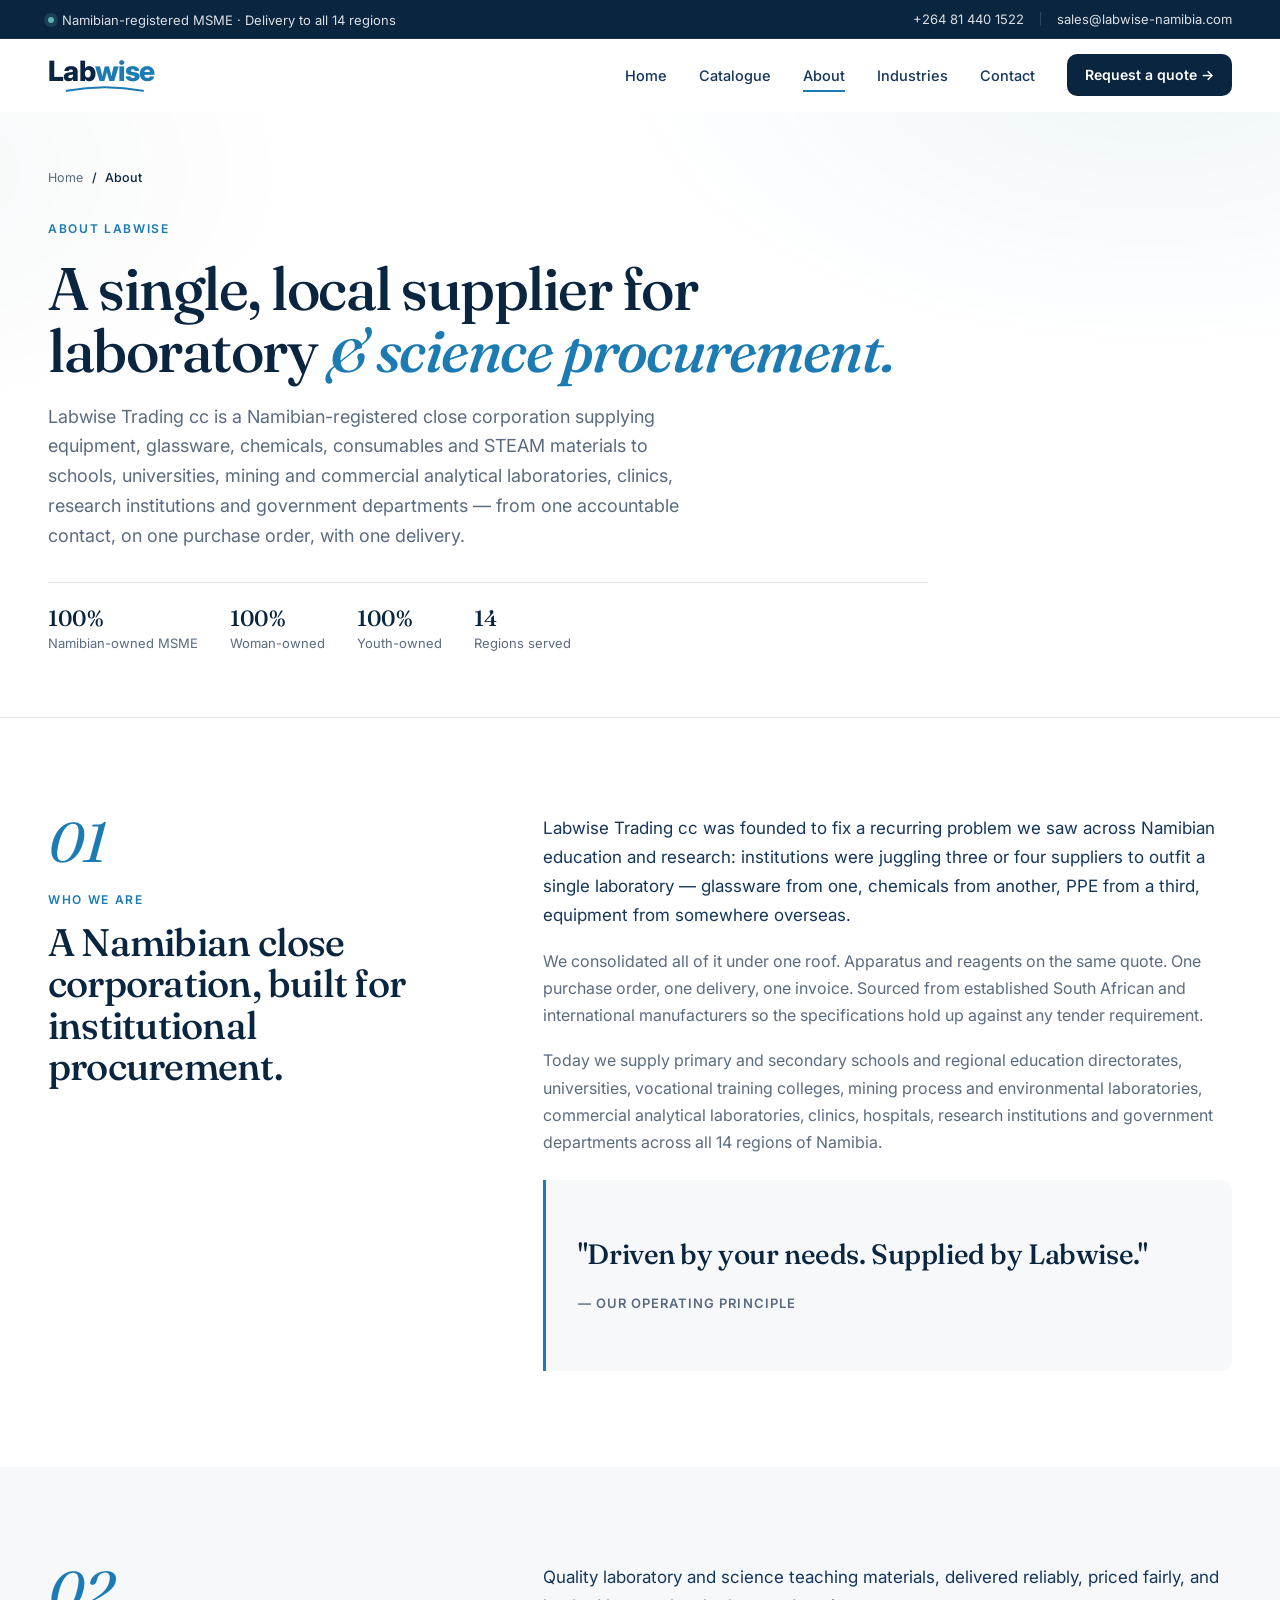
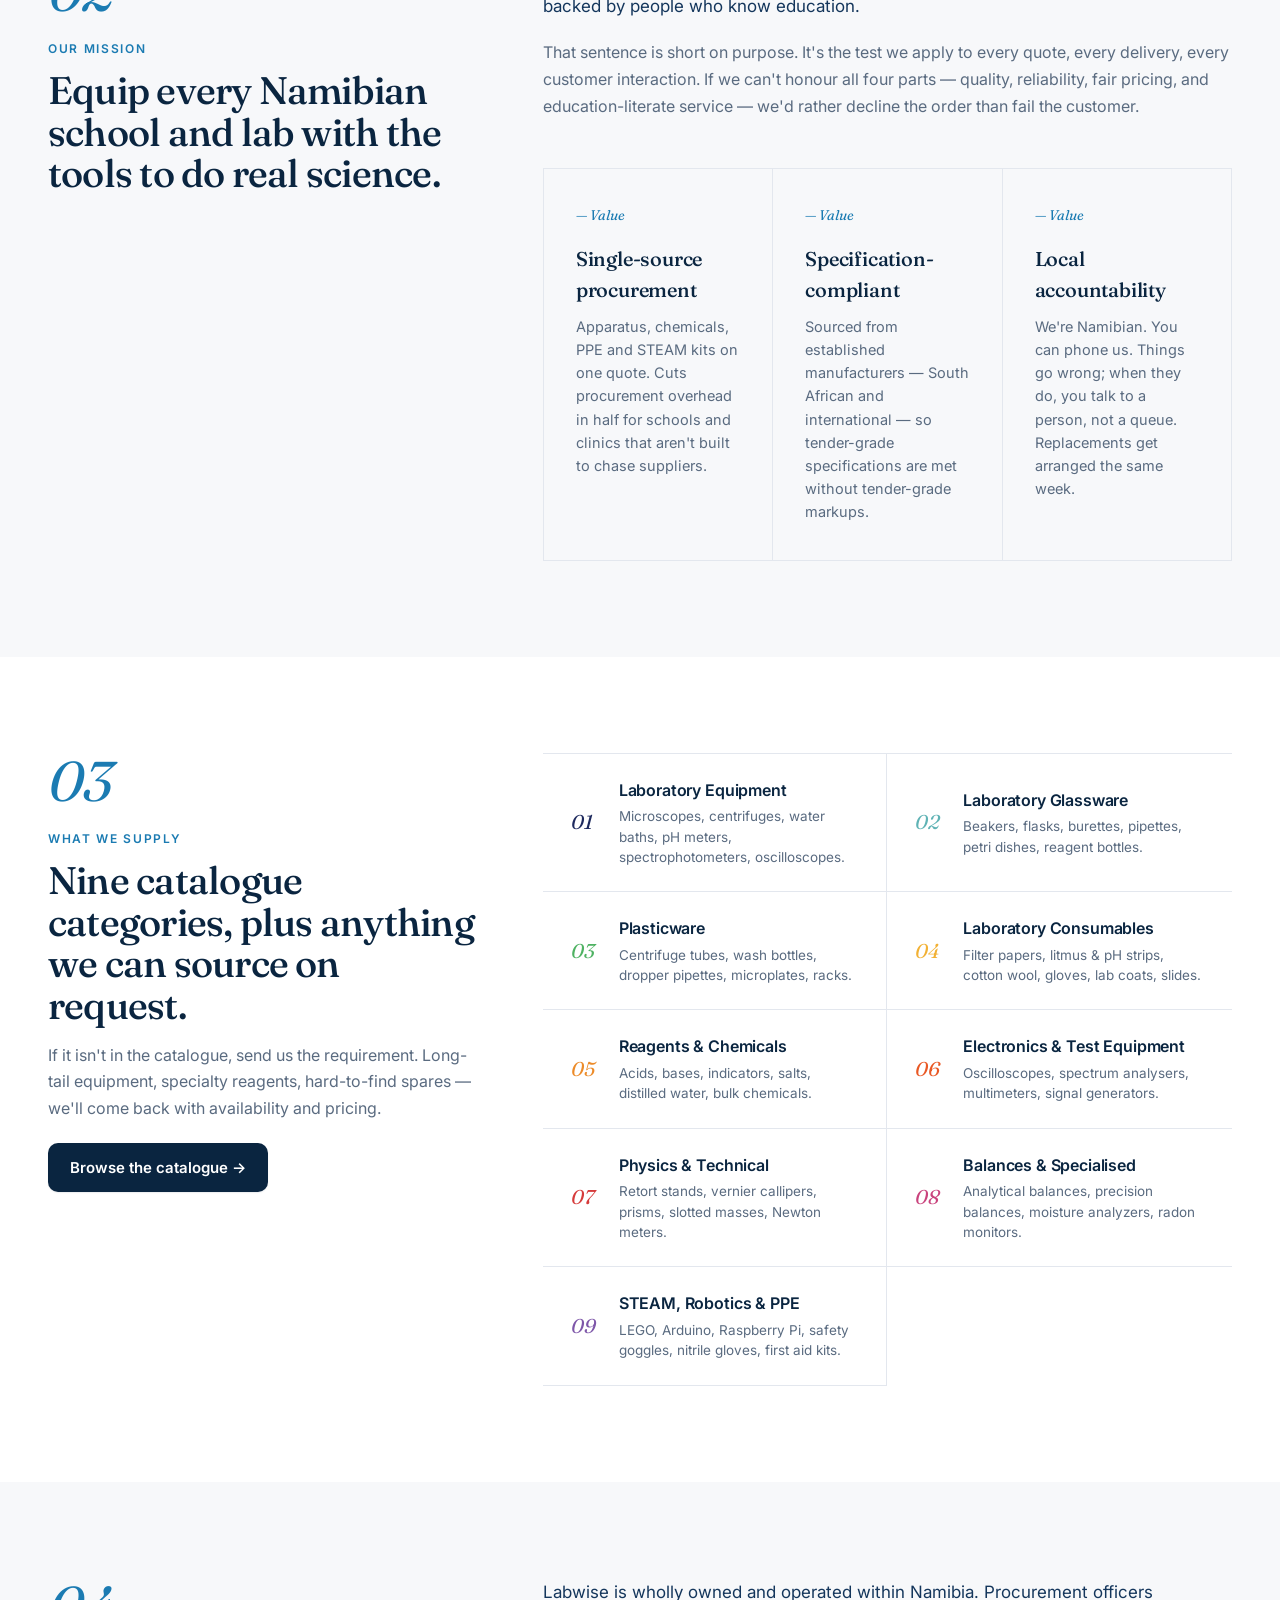
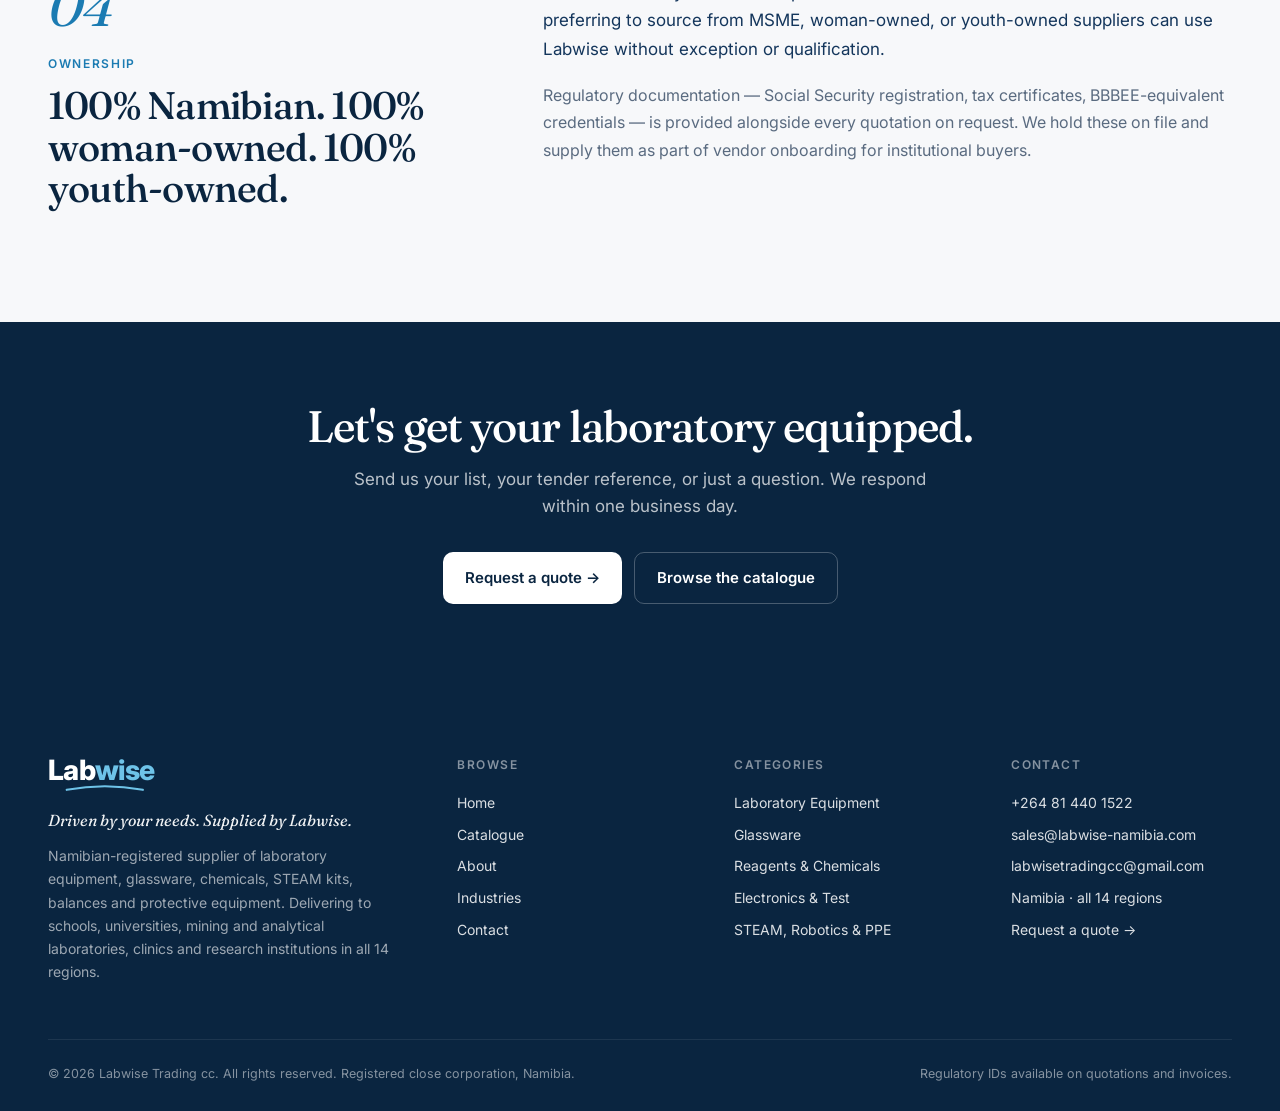
==== commit 35c258c8: "Add sales@labwise-namibia.com as primary email; add mining and analytical lab sectors - sales@labwis" ====
--- a/about.html
+++ b/about.html
@@ -3,7 +3,7 @@
 <head>
     <meta charset="UTF-8">
     <meta name="viewport" content="width=device-width, initial-scale=1.0">
-    <meta name="description" content="About Labwise Trading cc — a Namibian-registered, 100% woman- and youth-owned supplier of laboratory equipment, glassware, chemicals, STEAM kits and protective equipment to schools, universities, clinics and research institutions across all 14 regions.">
+    <meta name="description" content="About Labwise Trading cc — a Namibian-registered, 100% woman- and youth-owned supplier of laboratory equipment, glassware, chemicals, STEAM kits and protective equipment to schools, universities, mining and commercial analytical laboratories, clinics and research institutions across all 14 regions.">
     <meta name="robots" content="index, follow">
     <meta name="theme-color" content="#0a2540">
 
@@ -31,7 +31,7 @@
             <div class="utility-right">
                 <a href="tel:+264814401522" class="util-item">+264 81 440 1522</a>
                 <span class="util-divider"></span>
-                <a href="mailto:labwisetradingcc@gmail.com" class="util-item">labwisetradingcc@gmail.com</a>
+                <a href="mailto:sales@labwise-namibia.com" class="util-item">sales@labwise-namibia.com</a>
             </div>
         </div>
     </div>
@@ -71,7 +71,7 @@
                 <span class="eyebrow">About Labwise</span>
                 <h1 class="page-hero-title">A single, local supplier for laboratory <em>&amp; science procurement.</em></h1>
                 <p class="page-hero-lede">
-                    Labwise Trading cc is a Namibian-registered close corporation supplying equipment, glassware, chemicals, consumables and STEAM materials to schools, universities, clinics, research institutions and government departments — from one accountable contact, on one purchase order, with one delivery.
+                    Labwise Trading cc is a Namibian-registered close corporation supplying equipment, glassware, chemicals, consumables and STEAM materials to schools, universities, mining and commercial analytical laboratories, clinics, research institutions and government departments — from one accountable contact, on one purchase order, with one delivery.
                 </p>
                 <div class="page-hero-meta">
                     <div class="page-hero-meta-item">
@@ -111,7 +111,7 @@
                     We consolidated all of it under one roof. Apparatus and reagents on the same quote. One purchase order, one delivery, one invoice. Sourced from established South African and international manufacturers so the specifications hold up against any tender requirement.
                 </p>
                 <p style="color:var(--muted); line-height:1.7; margin-bottom:24px;">
-                    Today we supply primary and secondary schools, universities, vocational training colleges, clinics, hospitals, research institutions and government departments across all 14 regions of Namibia.
+                    Today we supply primary and secondary schools and regional education directorates, universities, vocational training colleges, mining process and environmental laboratories, commercial analytical laboratories, clinics, hospitals, research institutions and government departments across all 14 regions of Namibia.
                 </p>
 
                 <figure class="pullquote">
@@ -282,7 +282,7 @@
                         </svg>
                     </a>
                     <p class="footer-tag">Driven by your needs. Supplied by Labwise.</p>
-                    <p class="footer-desc">Namibian-registered supplier of laboratory equipment, glassware, chemicals, STEAM kits, balances and protective equipment. Delivering to schools, universities, clinics and research institutions in all 14 regions.</p>
+                    <p class="footer-desc">Namibian-registered supplier of laboratory equipment, glassware, chemicals, STEAM kits, balances and protective equipment. Delivering to schools, universities, mining and analytical laboratories, clinics and research institutions in all 14 regions.</p>
                 </div>
 
                 <div class="footer-col">
@@ -311,6 +311,7 @@
                     <h5>Contact</h5>
                     <ul>
                         <li><a href="tel:+264814401522">+264 81 440 1522</a></li>
+                        <li><a href="mailto:sales@labwise-namibia.com">sales@labwise-namibia.com</a></li>
                         <li><a href="mailto:labwisetradingcc@gmail.com">labwisetradingcc@gmail.com</a></li>
                         <li>Namibia · all 14 regions</li>
                         <li><a href="contact.html#quote">Request a quote →</a></li>
--- a/styles.css
+++ b/styles.css
@@ -1786,16 +1786,29 @@
 }
 .product-price-value {
     font-family: var(--serif);
-    font-weight: 500;
-    font-size: 1.25rem;
-    color: var(--ink);
+    font-style: italic;
+    font-weight: 500;
+    font-size: 1.0625rem;
+    color: var(--cat);
     line-height: 1;
-    letter-spacing: -0.01em;
+    letter-spacing: 0;
 }
 .product-price-unit {
-    font-size: 11.5px;
-    color: var(--muted);
-    font-weight: 500;
+    font-size: 11px;
+    color: var(--muted);
+    font-weight: 500;
+    line-height: 1.4;
+}
+.quote-line-por {
+    font-family: var(--serif);
+    font-style: italic;
+    font-weight: 500;
+    font-size: 13px;
+    color: var(--cat);
+    letter-spacing: 0;
+    padding: 3px 8px;
+    background: color-mix(in srgb, var(--cat) 8%, var(--paper));
+    border-radius: var(--radius-sm);
 }
 .product-add {
     display: inline-flex;
